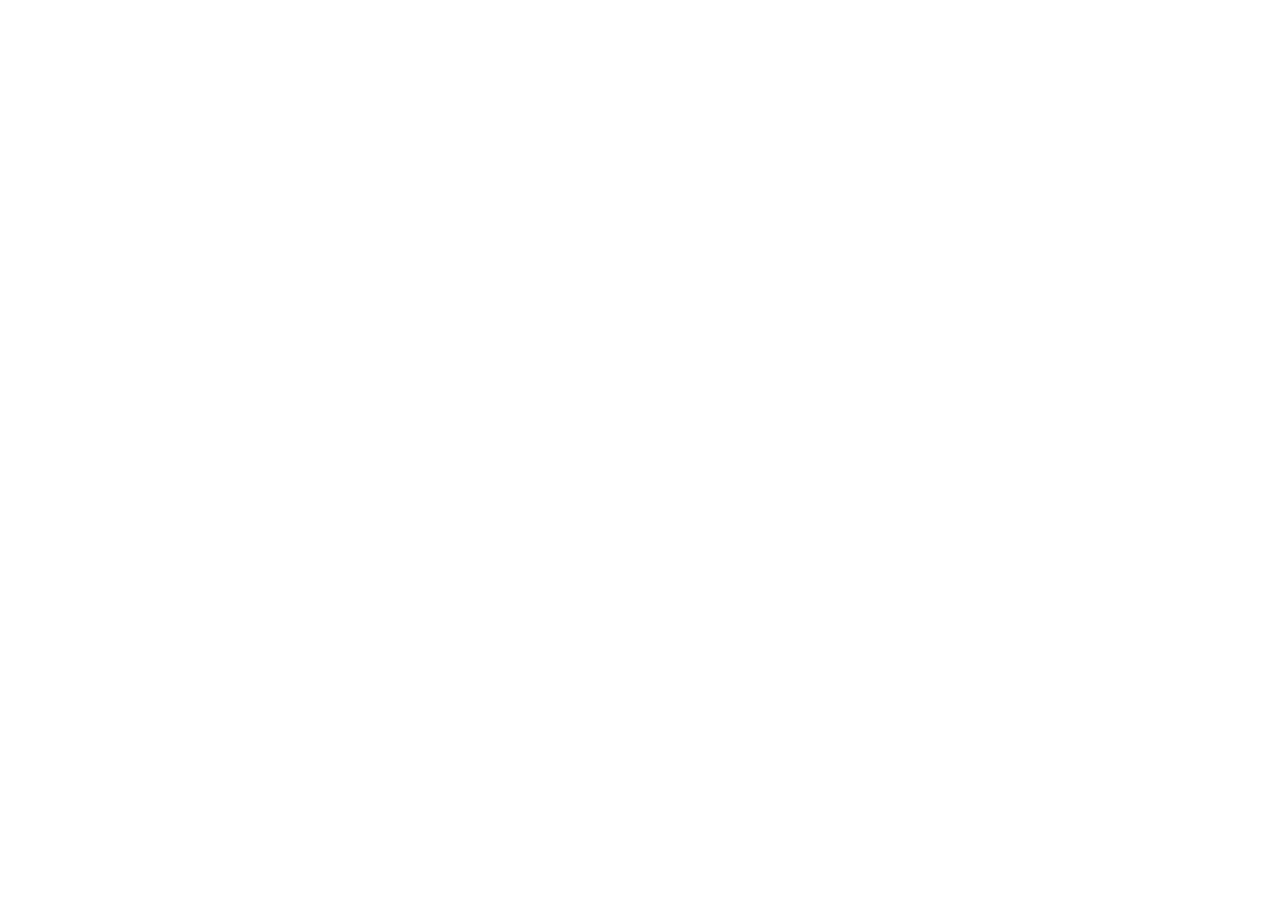
==== index.html @ 42499fe1 "first commit for WebAR!" ====
<!doctype html>
<html>
    <head>
        <script src="https://aframe.io/releases/1.0.4/aframe.min.js"></script>
        <script src="https://raw.githack.com/AR-js-org/AR.js/master/aframe/build/aframe-ar.js"></script>
        <script src="https://raw.githack.com/AR-js-org/studio-backend/master/src/modules/marker/tools/gesture-detector.js"></script>
        <script src="https://raw.githack.com/AR-js-org/studio-backend/master/src/modules/marker/tools/gesture-handler.js"></script>
        <script>
            AFRAME.registerComponent('videohandler', {
                init: function () {
                    var marker = this.el;
                    this.vid = document.querySelector("#vid");

                    marker.addEventListener('markerFound', function () {
                        this.toggle = true;
                        this.vid.play();
                    }.bind(this));

                    marker.addEventListener('markerLost', function () {
                        this.toggle = false;
                        this.vid.pause();
                    }.bind(this));
                },
            });
        </script>
    </head>

    <body style="margin: 0; overflow: hidden;">
        <a-scene
            vr-mode-ui="enabled: false"
            loading-screen="enabled: false;"
            arjs='sourceType: webcam; debugUIEnabled: false;'
            id="scene"
            embedded
            gesture-detector
        >
            <a-assets>
                <video
                    id="vid"
                    src="assets/asset.mp4"
                    preload="auto"
                    response-type="arraybuffer"
                    loop
                    crossorigin
                    webkit-playsinline
                    autoplay
                    muted
                    playsinline
                ></video>
            </a-assets>

            <a-marker
                type="pattern"
                preset="custom"
                url="assets/marker.patt"
                videohandler
                smooth="true"
                smoothCount="10"
                smoothTolerance="0.01"
                smoothThreshold="5"
                raycaster="objects: .clickable"
                emitevents="true"
                cursor="fuse: false; rayOrigin: mouse;"
                id="markerA"
            >
                <a-video
                    src="#vid"
                    scale="1 1 1"
                    position="0 0.1 0"
                    rotation="-90 0 0"
                    class="clickable"
                    gesture-handler
                ></a-video>
            </a-marker>

            <a-entity camera></a-entity>
        </a-scene>
    </body>
</html>
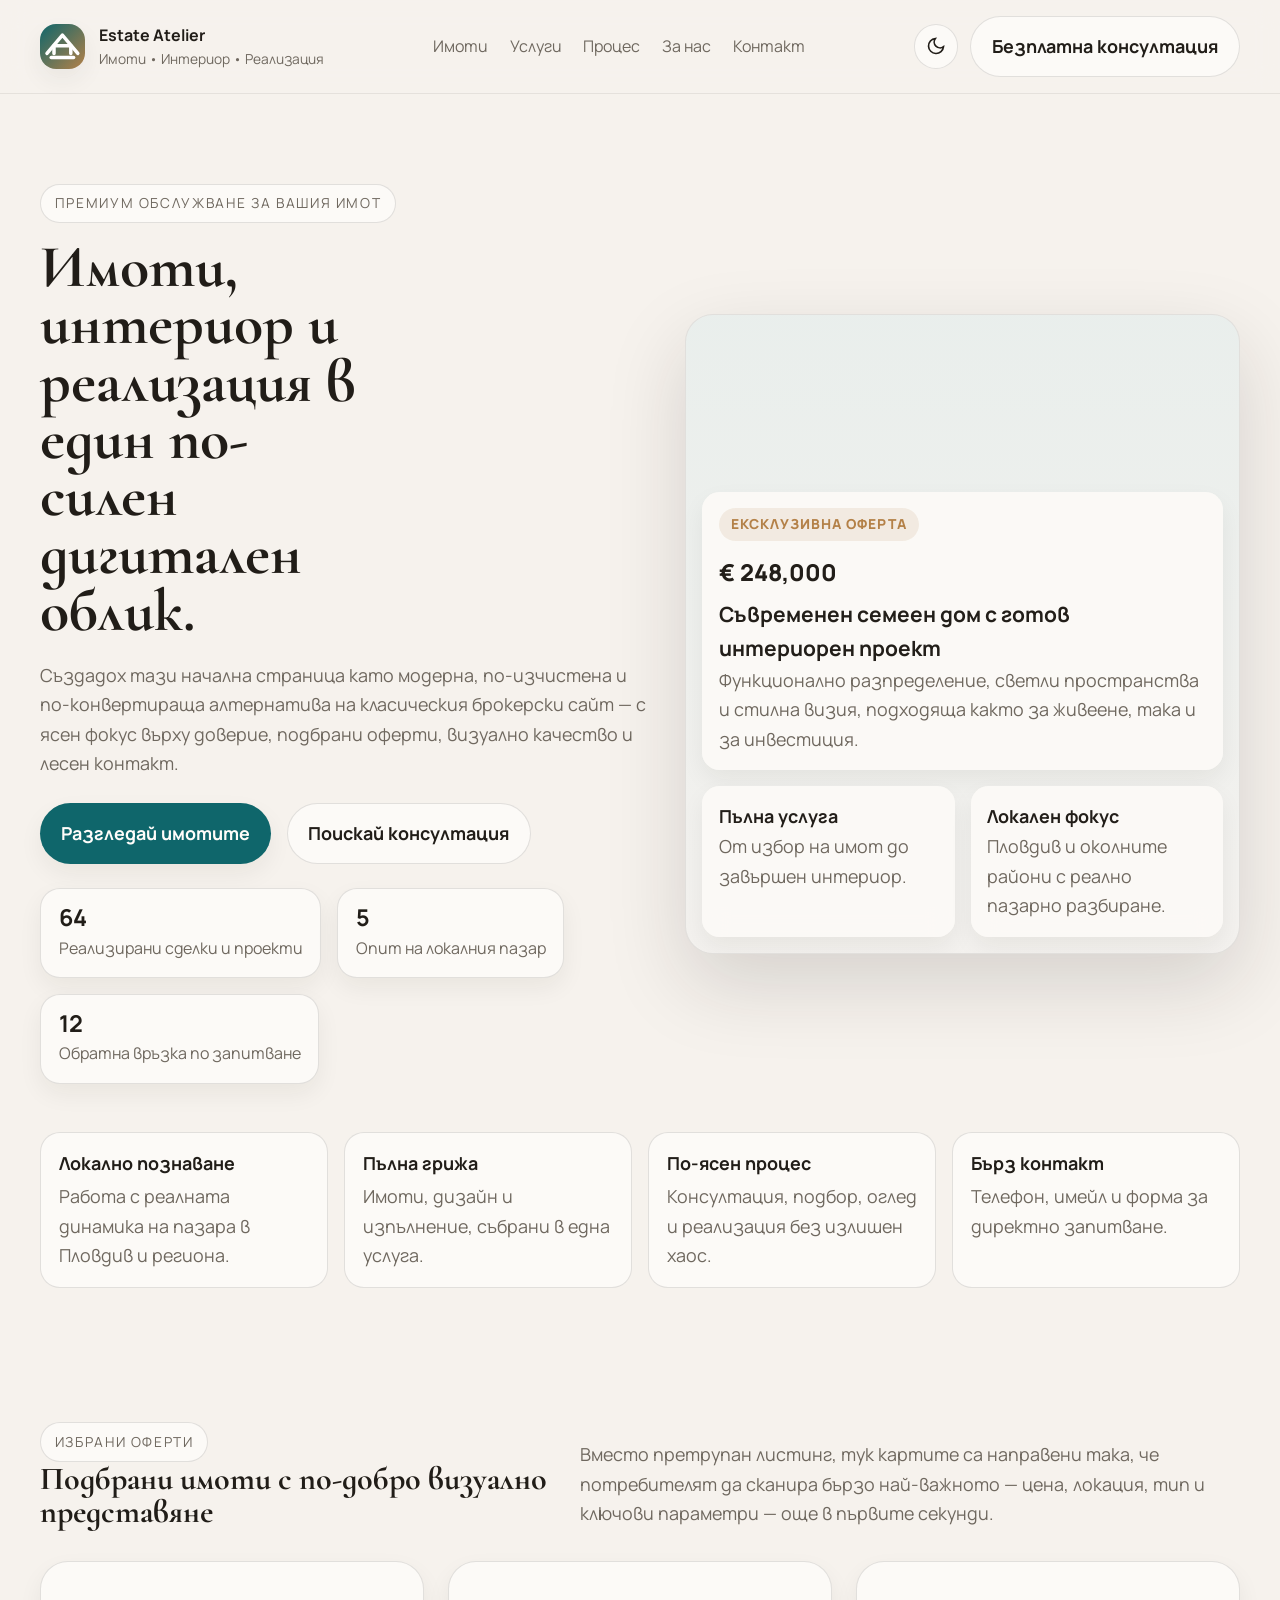
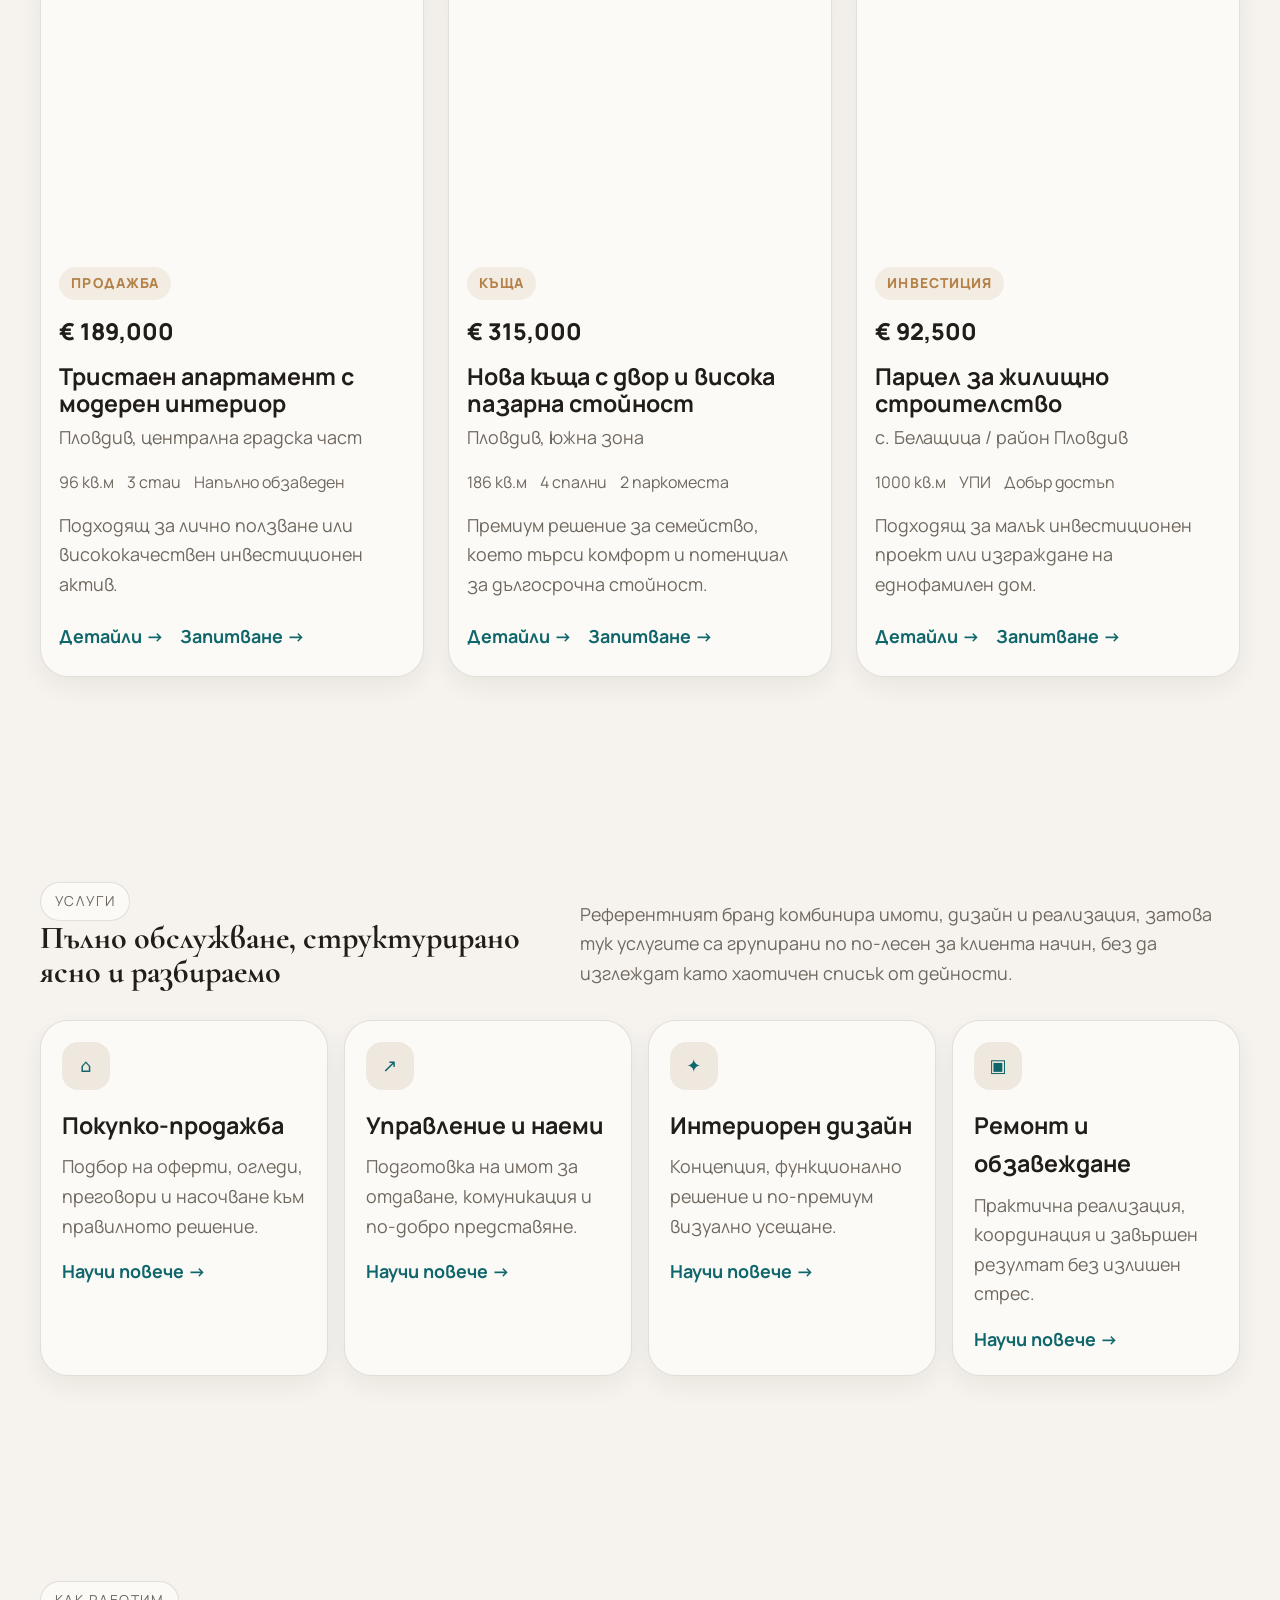
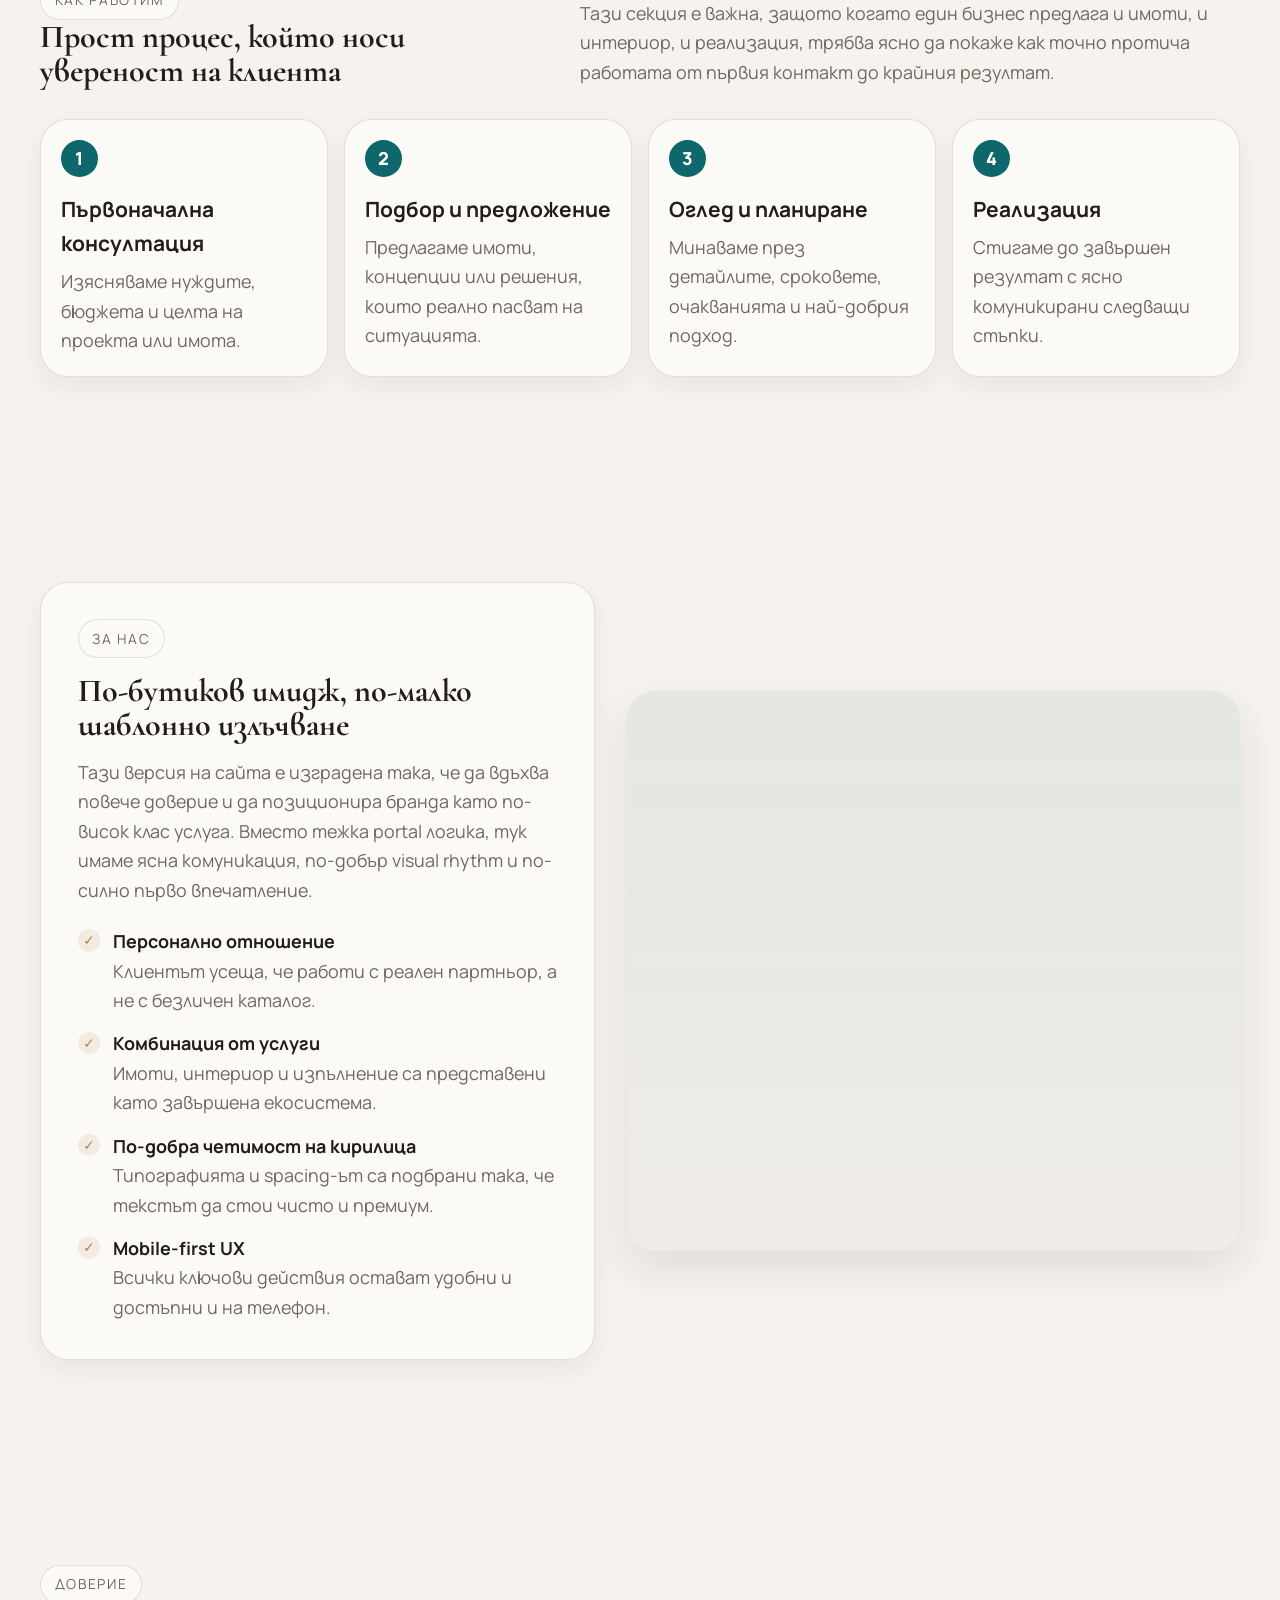
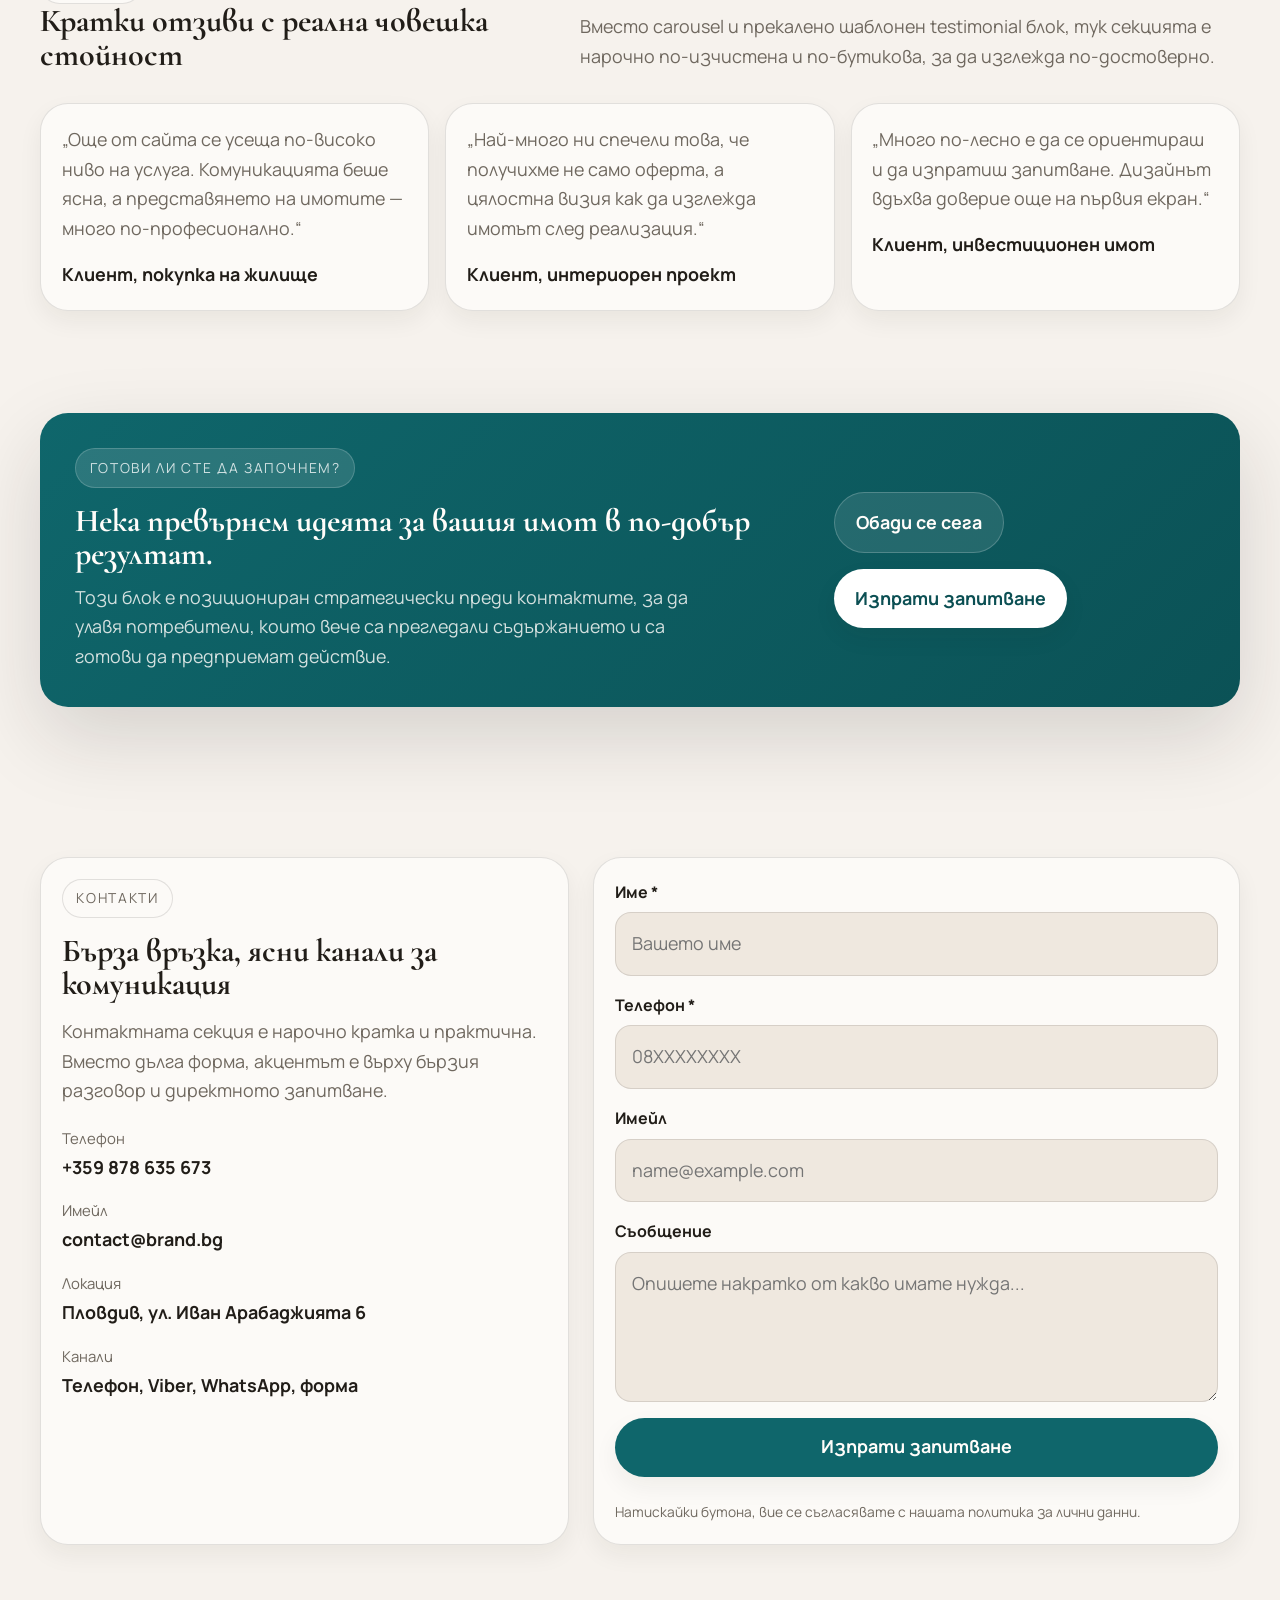
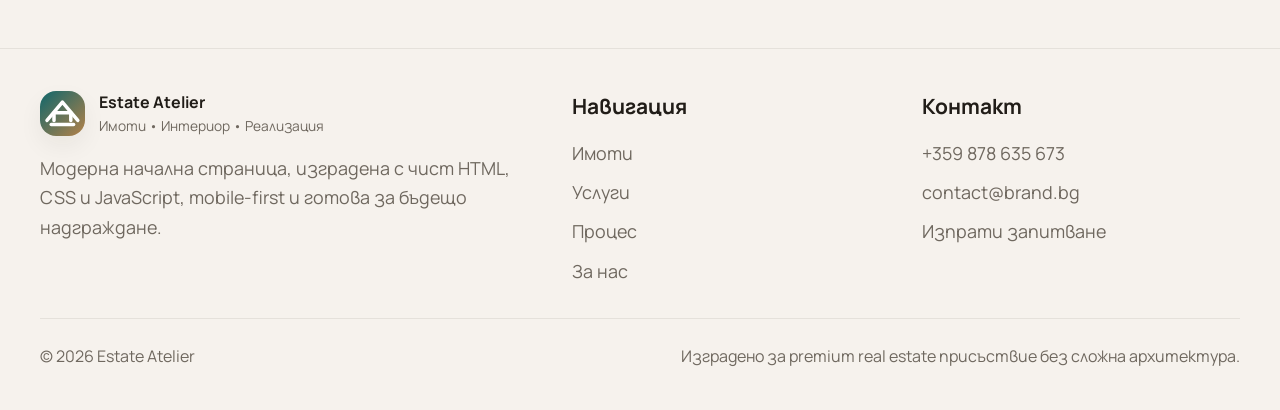
==== commit 8aac0578: "Add files via upload" ====
--- a/index.html
+++ b/index.html
@@ -1,79 +1,464 @@
-<!doctype html>
-<html>
-    <head>
-        <script src="https://aframe.io/releases/1.0.4/aframe.min.js"></script>
-        <script src="https://raw.githack.com/AR-js-org/AR.js/master/aframe/build/aframe-ar.js"></script>
-        <script src="https://raw.githack.com/AR-js-org/studio-backend/master/src/modules/marker/tools/gesture-detector.js"></script>
-        <script src="https://raw.githack.com/AR-js-org/studio-backend/master/src/modules/marker/tools/gesture-handler.js"></script>
-        <script>
-            AFRAME.registerComponent('videohandler', {
-                init: function () {
-                    var marker = this.el;
-                    this.vid = document.querySelector("#vid");
-
-                    marker.addEventListener('markerFound', function () {
-                        this.toggle = true;
-                        this.vid.play();
-                    }.bind(this));
-
-                    marker.addEventListener('markerLost', function () {
-                        this.toggle = false;
-                        this.vid.pause();
-                    }.bind(this));
-                },
-            });
-        </script>
-    </head>
-
-    <body style="margin: 0; overflow: hidden;">
-        <a-scene
-            vr-mode-ui="enabled: false"
-            loading-screen="enabled: false;"
-            arjs='sourceType: webcam; debugUIEnabled: false;'
-            id="scene"
-            embedded
-            gesture-detector
-        >
-            <a-assets>
-                <video
-                    id="vid"
-                    src="assets/asset.mp4"
-                    preload="auto"
-                    response-type="arraybuffer"
-                    loop
-                    crossorigin
-                    webkit-playsinline
-                    autoplay
-                    muted
-                    playsinline
-                ></video>
-            </a-assets>
-
-            <a-marker
-                type="pattern"
-                preset="custom"
-                url="assets/marker.patt"
-                videohandler
-                smooth="true"
-                smoothCount="10"
-                smoothTolerance="0.01"
-                smoothThreshold="5"
-                raycaster="objects: .clickable"
-                emitevents="true"
-                cursor="fuse: false; rayOrigin: mouse;"
-                id="markerA"
-            >
-                <a-video
-                    src="#vid"
-                    scale="1 1 1"
-                    position="0 0.1 0"
-                    rotation="-90 0 0"
-                    class="clickable"
-                    gesture-handler
-                ></a-video>
-            </a-marker>
-
-            <a-entity camera></a-entity>
-        </a-scene>
-    </body>
+<!DOCTYPE html>
+<html lang="bg">
+<head>
+  <meta charset="UTF-8" />
+  <meta name="viewport" content="width=device-width, initial-scale=1.0" />
+  <meta name="description" content="Премиум агенция за недвижими имоти, интериорен дизайн и реализация на проекти в Пловдив и региона." />
+  <meta name="keywords" content="недвижими имоти Пловдив, интериорен дизайн, покупка на имот, продажба на имот, имотни услуги" />
+  <meta name="author" content="Estate Atelier" />
+  <meta name="robots" content="index, follow" />
+  <link rel="canonical" href="https://estate-atelier.bg" />
+  
+  <!-- Open Graph / Facebook -->
+  <meta property="og:type" content="website" />
+  <meta property="og:url" content="https://estate-atelier.bg" />
+  <meta property="og:title" content="Estate Atelier — Имоти, дизайн и реализация" />
+  <meta property="og:description" content="Премиум агенция за недвижими имоти, интериорен дизайн и реализация на проекти в Пловдив и региона." />
+  <meta property="og:image" content="https://images.unsplash.com/photo-1600585154526-990dced4db0d?auto=format&fit=crop&w=1200&q=80" />
+  <meta property="og:locale" content="bg_BG" />
+  
+  <!-- Twitter -->
+  <meta property="twitter:card" content="summary_large_image" />
+  <meta property="twitter:url" content="https://estate-atelier.bg" />
+  <meta property="twitter:title" content="Estate Atelier — Имоти, дизайн и реализация" />
+  <meta property="twitter:description" content="Премиум агенция за недвижими имоти, интериорен дизайн и реализация на проекти в Пловдив и региона." />
+  <meta property="twitter:image" content="https://images.unsplash.com/photo-1600585154526-990dced4db0d?auto=format&fit=crop&w=1200&q=80" />
+  
+  <title>Estate Atelier — Имоти, дизайн и реализация</title>
+  <link rel="preconnect" href="https://fonts.googleapis.com" />
+  <link rel="preconnect" href="https://fonts.gstatic.com" crossorigin />
+  <link href="https://fonts.googleapis.com/css2?family=Manrope:wght@400;500;600;700;800&family=Cormorant+Garamond:wght@600;700&display=swap" rel="stylesheet" />
+  <link rel="stylesheet" href="styles.css" />
+  
+  <!-- Structured Data - LocalBusiness -->
+  <script type="application/ld+json">
+  {
+    "@context": "https://schema.org",
+    "@type": "RealEstateAgent",
+    "name": "Estate Atelier",
+    "description": "Премиум агенция за недвижими имоти, интериорен дизайн и реализация на проекти в Пловдив и региона",
+    "url": "https://estate-atelier.bg",
+    "telephone": "+359878635673",
+    "email": "contact@brand.bg",
+    "address": {
+      "@type": "PostalAddress",
+      "streetAddress": "ул. Иван Арабаджията 6",
+      "addressLocality": "Пловдив",
+      "addressCountry": "BG"
+    },
+    "areaServed": {
+      "@type": "City",
+      "name": "Пловдив"
+    },
+    "priceRange": "€€€"
+  }
+  </script>
+</head>
+<body>
+  <a class="skip-link" href="#main">Към съдържанието</a>
+
+  <header class="site-header">
+    <div class="container header-row">
+      <a class="brand" href="#home" aria-label="Estate Atelier">
+        <span class="brand-mark" aria-hidden="true">
+          <svg viewBox="0 0 64 64" fill="none" xmlns="http://www.w3.org/2000/svg">
+            <path d="M10 42L32 16L54 42" stroke="currentColor" stroke-width="5" stroke-linecap="round" stroke-linejoin="round"/>
+            <path d="M20 42V31h24v11" stroke="currentColor" stroke-width="5" stroke-linecap="round" stroke-linejoin="round"/>
+            <path d="M16 48h32" stroke="currentColor" stroke-width="5" stroke-linecap="round"/>
+          </svg>
+        </span>
+        <span class="brand-copy">
+          <strong>Estate Atelier</strong>
+          <span>Имоти • Интериор • Реализация</span>
+        </span>
+      </a>
+
+      <nav class="nav" aria-label="Основна навигация">
+        <a href="#properties" class="nav__link">Имоти</a>
+        <a href="#services" class="nav__link">Услуги</a>
+        <a href="#process" class="nav__link">Процес</a>
+        <a href="#about" class="nav__link">За нас</a>
+        <a href="#contact" class="nav__link">Контакт</a>
+      </nav>
+
+      <div class="header-actions">
+        <button class="icon-btn" data-theme-toggle aria-label="Смени тема" type="button">
+          <svg width="20" height="20" viewBox="0 0 24 24" fill="none" stroke="currentColor" stroke-width="2" aria-hidden="true"><path d="M21 12.79A9 9 0 1 1 11.21 3 7 7 0 0 0 21 12.79z"/></svg>
+        </button>
+        <a class="btn btn-secondary" href="#contact">Безплатна консултация</a>
+        <button class="icon-btn menu-toggle" data-menu-toggle aria-label="Отвори меню" aria-expanded="false" type="button">
+          <svg width="20" height="20" viewBox="0 0 24 24" fill="none" stroke="currentColor" stroke-width="2" aria-hidden="true"><path d="M3 6h18M3 12h18M3 18h18"/></svg>
+        </button>
+      </div>
+    </div>
+
+    <div class="container mobile-panel" data-mobile-panel role="navigation" aria-label="Мобилно меню" aria-hidden="true">
+      <a href="#properties" class="nav__link">Имоти</a>
+      <a href="#services" class="nav__link">Услуги</a>
+      <a href="#process" class="nav__link">Процес</a>
+      <a href="#about" class="nav__link">За нас</a>
+      <a href="#contact" class="nav__link">Контакт</a>
+      <a class="btn btn-primary" href="#contact">Изпрати запитване</a>
+    </div>
+  </header>
+
+  <main id="main">
+    <section class="hero" id="home">
+      <div class="container hero-grid">
+        <div class="reveal">
+          <span class="eyebrow">Премиум обслужване за вашия имот</span>
+          <h1>Имоти, интериор и реализация в един по-силен дигитален облик.</h1>
+          <p>Създадох тази начална страница като модерна, по-изчистена и по-конвертираща алтернатива на класическия брокерски сайт — с ясен фокус върху доверие, подбрани оферти, визуално качество и лесен контакт.</p>
+          <div class="hero-actions">
+            <a class="btn btn-primary" href="#properties">Разгледай имотите</a>
+            <a class="btn btn-secondary" href="#contact">Поискай консултация</a>
+          </div>
+          <div class="hero-metrics">
+            <div class="metric" data-count="120"><strong class="counter">0</strong><span>Реализирани сделки и проекти</span></div>
+            <div class="metric" data-count="10"><strong class="counter">0</strong><span>Опит на локалния пазар</span></div>
+            <div class="metric" data-count="24"><strong class="counter">0</strong><span>Обратна връзка по запитване</span></div>
+          </div>
+        </div>
+
+        <div class="hero-card reveal">
+          <div class="hero-image" role="img" aria-label="Модерна къща с големи прозорци и озеленен двор"></div>
+          <div class="hero-card-overlay">
+            <div class="floating-panel">
+              <span class="badge">Ексклузивна оферта</span>
+              <div class="price">€ 248,000</div>
+              <h3>Съвременен семеен дом с готов интериорен проект</h3>
+              <p>Функционално разпределение, светли пространства и стилна визия, подходяща както за живеене, така и за инвестиция.</p>
+            </div>
+            <div class="mini-grid">
+              <div class="mini-card"><strong>Пълна услуга</strong><p>От избор на имот до завършен интериор.</p></div>
+              <div class="mini-card"><strong>Локален фокус</strong><p>Пловдив и околните райони с реално пазарно разбиране.</p></div>
+            </div>
+          </div>
+        </div>
+      </div>
+    </section>
+
+    <section class="trust-bar">
+      <div class="container trust-grid">
+        <article class="trust-item reveal"><strong>Локално познаване</strong>Работа с реалната динамика на пазара в Пловдив и региона.</article>
+        <article class="trust-item reveal"><strong>Пълна грижа</strong>Имоти, дизайн и изпълнение, събрани в една услуга.</article>
+        <article class="trust-item reveal"><strong>По-ясен процес</strong>Консултация, подбор, оглед и реализация без излишен хаос.</article>
+        <article class="trust-item reveal"><strong>Бърз контакт</strong>Телефон, имейл и форма за директно запитване.</article>
+      </div>
+    </section>
+
+    <section class="section" id="properties">
+      <div class="container">
+        <div class="section-head reveal">
+          <div>
+            <span class="eyebrow">Избрани оферти</span>
+            <h2>Подбрани имоти с по-добро визуално представяне</h2>
+          </div>
+          <p>Вместо претрупан листинг, тук картите са направени така, че потребителят да сканира бързо най-важното — цена, локация, тип и ключови параметри — още в първите секунди.</p>
+        </div>
+
+        <div class="properties-grid">
+          <article class="property-card reveal" data-property-id="1">
+            <div class="property-gallery" data-gallery="1">
+              <div class="gallery-main" style="background-image:url('https://images.unsplash.com/photo-1502672023488-70e25813eb80?auto=format&fit=crop&w=1200&q=80');"></div>
+              <div class="gallery-thumbnails">
+                <button class="thumbnail active" data-index="0" style="background-image:url('https://images.unsplash.com/photo-1502672023488-70e25813eb80?auto=format&fit=crop&w=200&q=80');" aria-label="Снимка 1"></button>
+                <button class="thumbnail" data-index="1" style="background-image:url('https://images.unsplash.com/photo-1560448204-e02f11c3d0e2?auto=format&fit=crop&w=200&q=80');" aria-label="Снимка 2"></button>
+                <button class="thumbnail" data-index="2" style="background-image:url('https://images.unsplash.com/photo-1522708323590-d24dbb6b0267?auto=format&fit=crop&w=200&q=80');" aria-label="Снимка 3"></button>
+                <button class="thumbnail" data-index="3" style="background-image:url('https://images.unsplash.com/photo-1484154218962-a197022b5858?auto=format&fit=crop&w=200&q=80');" aria-label="Снимка 4"></button>
+                <button class="thumbnail" data-index="4" style="background-image:url('https://images.unsplash.com/photo-1560185007-cde436f6a4d0?auto=format&fit=crop&w=200&q=80');" aria-label="Снимка 5"></button>
+              </div>
+            </div>
+            <div class="property-body">
+              <span class="badge">Продажба</span>
+              <div class="price">€ 189,000</div>
+              <h3>Тристаен апартамент с модерен интериор</h3>
+              <p class="property-location">Пловдив, централна градска част</p>
+              <div class="property-meta"><span>96 кв.м</span><span>3 стаи</span><span>Напълно обзаведен</span></div>
+              <p class="property-description">Подходящ за лично ползване или висококачествен инвестиционен актив.</p>
+              <div class="property-actions">
+                <button class="btn-ghost property-details-btn" data-property="1">Детайли →</button>
+                <a class="btn-ghost" href="#contact">Запитване →</a>
+              </div>
+            </div>
+          </article>
+
+          <article class="property-card reveal" data-property-id="2">
+            <div class="property-gallery" data-gallery="2">
+              <div class="gallery-main" style="background-image:url('https://images.unsplash.com/photo-1494526585095-c41746248156?auto=format&fit=crop&w=1200&q=80');"></div>
+              <div class="gallery-thumbnails">
+                <button class="thumbnail active" data-index="0" style="background-image:url('https://images.unsplash.com/photo-1494526585095-c41746248156?auto=format&fit=crop&w=200&q=80');" aria-label="Снимка 1"></button>
+                <button class="thumbnail" data-index="1" style="background-image:url('https://images.unsplash.com/photo-1600596542815-ffad4c1539a9?auto=format&fit=crop&w=200&q=80');" aria-label="Снимка 2"></button>
+                <button class="thumbnail" data-index="2" style="background-image:url('https://images.unsplash.com/photo-1600585154340-be6161a56a0c?auto=format&fit=crop&w=200&q=80');" aria-label="Снимка 3"></button>
+                <button class="thumbnail" data-index="3" style="background-image:url('https://images.unsplash.com/photo-1600607687939-ce8a6c25118c?auto=format&fit=crop&w=200&q=80');" aria-label="Снимка 4"></button>
+                <button class="thumbnail" data-index="4" style="background-image:url('https://images.unsplash.com/photo-1600566753190-17f0baa2a6c3?auto=format&fit=crop&w=200&q=80');" aria-label="Снимка 5"></button>
+              </div>
+            </div>
+            <div class="property-body">
+              <span class="badge">Къща</span>
+              <div class="price">€ 315,000</div>
+              <h3>Нова къща с двор и висока пазарна стойност</h3>
+              <p class="property-location">Пловдив, южна зона</p>
+              <div class="property-meta"><span>186 кв.м</span><span>4 спални</span><span>2 паркоместа</span></div>
+              <p class="property-description">Премиум решение за семейство, което търси комфорт и потенциал за дългосрочна стойност.</p>
+              <div class="property-actions">
+                <button class="btn-ghost property-details-btn" data-property="2">Детайли →</button>
+                <a class="btn-ghost" href="#contact">Запитване →</a>
+              </div>
+            </div>
+          </article>
+
+          <article class="property-card reveal" data-property-id="3">
+            <div class="property-gallery" data-gallery="3">
+              <div class="gallery-main" style="background-image:url('https://images.unsplash.com/photo-1448630360428-65456885c650?auto=format&fit=crop&w=1200&q=80');"></div>
+              <div class="gallery-thumbnails">
+                <button class="thumbnail active" data-index="0" style="background-image:url('https://images.unsplash.com/photo-1448630360428-65456885c650?auto=format&fit=crop&w=200&q=80');" aria-label="Снимка 1"></button>
+                <button class="thumbnail" data-index="1" style="background-image:url('https://images.unsplash.com/photo-1500382017468-9049fed747ef?auto=format&fit=crop&w=200&q=80');" aria-label="Снимка 2"></button>
+                <button class="thumbnail" data-index="2" style="background-image:url('https://images.unsplash.com/photo-1460317442991-0ec209397118?auto=format&fit=crop&w=200&q=80');" aria-label="Снимка 3"></button>
+                <button class="thumbnail" data-index="3" style="background-image:url('https://images.unsplash.com/photo-1506905925346-21bda4d32df4?auto=format&fit=crop&w=200&q=80');" aria-label="Снимка 4"></button>
+                <button class="thumbnail" data-index="4" style="background-image:url('https://images.unsplash.com/photo-1504608524841-42fe6f032b4b?auto=format&fit=crop&w=200&q=80');" aria-label="Снимка 5"></button>
+              </div>
+            </div>
+            <div class="property-body">
+              <span class="badge">Инвестиция</span>
+              <div class="price">€ 92,500</div>
+              <h3>Парцел за жилищно строителство</h3>
+              <p class="property-location">с. Белащица / район Пловдив</p>
+              <div class="property-meta"><span>1000 кв.м</span><span>УПИ</span><span>Добър достъп</span></div>
+              <p class="property-description">Подходящ за малък инвестиционен проект или изграждане на еднофамилен дом.</p>
+              <div class="property-actions">
+                <button class="btn-ghost property-details-btn" data-property="3">Детайли →</button>
+                <a class="btn-ghost" href="#contact">Запитване →</a>
+              </div>
+            </div>
+          </article>
+        </div>
+      </div>
+    </section>
+
+    <!-- Property Modal -->
+    <div class="property-modal" id="propertyModal" aria-hidden="true" role="dialog">
+      <div class="property-modal__overlay" data-modal-close></div>
+      <div class="property-modal__content">
+        <button class="property-modal__close" data-modal-close aria-label="Затвори">
+          <svg width="20" height="20" viewBox="0 0 24 24" fill="none" stroke="currentColor" stroke-width="2"><path d="M18 6L6 18M6 6l12 12"/></svg>
+        </button>
+        <div class="property-modal__gallery" id="modalGallery"></div>
+        <div class="property-modal__body">
+          <div class="property-modal__header">
+            <div>
+              <span class="badge" id="modalBadge">Продажба</span>
+              <h2 id="modalTitle">Заглавие на имота</h2>
+              <p class="property-location" id="modalLocation">Локация</p>
+            </div>
+            <div class="property-modal__price" id="modalPrice">€ 0</div>
+          </div>
+          <div class="property-modal__details" id="modalDetails">
+            <!-- Details will be populated by JS -->
+          </div>
+          <p class="property-modal__description" id="modalDescription">
+            Описание на имота...
+          </p>
+          <div class="property-modal__features" id="modalFeatures">
+            <!-- Features will be populated by JS -->
+          </div>
+          <div class="property-modal__actions">
+            <a class="btn btn-primary" href="#contact">Изпрати запитване</a>
+            <a class="btn btn-secondary" href="tel:+359878635673">Обади се</a>
+          </div>
+        </div>
+      </div>
+    </div>
+
+    <section class="section" id="services">
+      <div class="container">
+        <div class="section-head reveal">
+          <div>
+            <span class="eyebrow">Услуги</span>
+            <h2>Пълно обслужване, структурирано ясно и разбираемо</h2>
+          </div>
+          <p>Референтният бранд комбинира имоти, дизайн и реализация, затова тук услугите са групирани по по-лесен за клиента начин, без да изглеждат като хаотичен списък от дейности.</p>
+        </div>
+
+        <div class="services-grid">
+          <article class="service-card reveal">
+            <div class="service-icon">⌂</div>
+            <h3>Покупко-продажба</h3>
+            <p>Подбор на оферти, огледи, преговори и насочване към правилното решение.</p>
+            <a class="btn-ghost" href="#contact">Научи повече →</a>
+          </article>
+          <article class="service-card reveal">
+            <div class="service-icon">↗</div>
+            <h3>Управление и наеми</h3>
+            <p>Подготовка на имот за отдаване, комуникация и по-добро представяне.</p>
+            <a class="btn-ghost" href="#contact">Научи повече →</a>
+          </article>
+          <article class="service-card reveal">
+            <div class="service-icon">✦</div>
+            <h3>Интериорен дизайн</h3>
+            <p>Концепция, функционално решение и по-премиум визуално усещане.</p>
+            <a class="btn-ghost" href="#contact">Научи повече →</a>
+          </article>
+          <article class="service-card reveal">
+            <div class="service-icon">▣</div>
+            <h3>Ремонт и обзавеждане</h3>
+            <p>Практична реализация, координация и завършен резултат без излишен стрес.</p>
+            <a class="btn-ghost" href="#contact">Научи повече →</a>
+          </article>
+        </div>
+      </div>
+    </section>
+
+    <section class="section" id="process">
+      <div class="container">
+        <div class="section-head reveal">
+          <div>
+            <span class="eyebrow">Как работим</span>
+            <h2>Прост процес, който носи увереност на клиента</h2>
+          </div>
+          <p>Тази секция е важна, защото когато един бизнес предлага и имоти, и интериор, и реализация, трябва ясно да покаже как точно протича работата от първия контакт до крайния резултат.</p>
+        </div>
+
+        <div class="process-grid">
+          <article class="process-step reveal"><span class="step-number">1</span><h3>Първоначална консултация</h3><p>Изясняваме нуждите, бюджета и целта на проекта или имота.</p></article>
+          <article class="process-step reveal"><span class="step-number">2</span><h3>Подбор и предложение</h3><p>Предлагаме имоти, концепции или решения, които реално пасват на ситуацията.</p></article>
+          <article class="process-step reveal"><span class="step-number">3</span><h3>Оглед и планиране</h3><p>Минаваме през детайлите, сроковете, очакванията и най-добрия подход.</p></article>
+          <article class="process-step reveal"><span class="step-number">4</span><h3>Реализация</h3><p>Стигаме до завършен резултат с ясно комуникирани следващи стъпки.</p></article>
+        </div>
+      </div>
+    </section>
+
+    <section class="section" id="about">
+      <div class="container about-grid">
+        <div class="about-panel reveal">
+          <span class="eyebrow">За нас</span>
+          <h2>По-бутиков имидж, по-малко шаблонно излъчване</h2>
+          <p>Тази версия на сайта е изградена така, че да вдъхва повече доверие и да позиционира бранда като по-висок клас услуга. Вместо тежка portal логика, тук имаме ясна комуникация, по-добър visual rhythm и по-силно първо впечатление.</p>
+          <ul class="feature-list">
+            <li><span>✓</span><div><strong>Персонално отношение</strong><p>Клиентът усеща, че работи с реален партньор, а не с безличен каталог.</p></div></li>
+            <li><span>✓</span><div><strong>Комбинация от услуги</strong><p>Имоти, интериор и изпълнение са представени като завършена екосистема.</p></div></li>
+            <li><span>✓</span><div><strong>По-добра четимост на кирилица</strong><p>Типографията и spacing-ът са подбрани така, че текстът да стои чисто и премиум.</p></div></li>
+            <li><span>✓</span><div><strong>Mobile-first UX</strong><p>Всички ключови действия остават удобни и достъпни и на телефон.</p></div></li>
+          </ul>
+        </div>
+        <div class="about-visual reveal" role="img" aria-label="Светъл интериор на модерно дневно пространство"></div>
+      </div>
+    </section>
+
+    <section class="section">
+      <div class="container">
+        <div class="section-head reveal">
+          <div>
+            <span class="eyebrow">Доверие</span>
+            <h2>Кратки отзиви с реална човешка стойност</h2>
+          </div>
+          <p>Вместо carousel и прекалено шаблонен testimonial блок, тук секцията е нарочно по-изчистена и по-бутикова, за да изглежда по-достоверно.</p>
+        </div>
+
+        <div class="testimonials-grid">
+          <article class="testimonial-card reveal"><p>„Още от сайта се усеща по-високо ниво на услуга. Комуникацията беше ясна, а представянето на имотите — много по-професионално.“</p><strong>Клиент, покупка на жилище</strong></article>
+          <article class="testimonial-card reveal"><p>„Най-много ни спечели това, че получихме не само оферта, а цялостна визия как да изглежда имотът след реализация.“</p><strong>Клиент, интериорен проект</strong></article>
+          <article class="testimonial-card reveal"><p>„Много по-лесно е да се ориентираш и да изпратиш запитване. Дизайнът вдъхва доверие още на първия екран.“</p><strong>Клиент, инвестиционен имот</strong></article>
+        </div>
+      </div>
+    </section>
+
+    <section class="cta-band">
+      <div class="container">
+        <div class="cta-panel reveal">
+          <div>
+            <span class="eyebrow" style="background:rgba(255,255,255,.12);border-color:rgba(255,255,255,.18);color:rgba(255,255,255,.78);">Готови ли сте да започнем?</span>
+            <h2 style="font-family:var(--font-display);font-size:var(--text-xl);line-height:1.05;margin:1rem 0 .75rem;">Нека превърнем идеята за вашия имот в по-добър резултат.</h2>
+            <p>Този блок е позициониран стратегически преди контактите, за да улавя потребители, които вече са прегледали съдържанието и са готови да предприемат действие.</p>
+          </div>
+          <div class="cta-actions">
+            <a class="btn btn-secondary" href="tel:+359878635673">Обади се сега</a>
+            <a class="btn btn-primary" href="#contact" style="background:#fff;color:#0b4f53;">Изпрати запитване</a>
+          </div>
+        </div>
+      </div>
+    </section>
+
+    <section class="section" id="contact">
+      <div class="container contact-grid">
+        <article class="contact-card reveal">
+          <span class="eyebrow">Контакти</span>
+          <h2 style="font-family:var(--font-display);font-size:var(--text-xl);line-height:1.05;margin:1rem 0;">Бърза връзка, ясни канали за комуникация</h2>
+          <p style="color:var(--color-text-muted);">Контактната секция е нарочно кратка и практична. Вместо дълга форма, акцентът е върху бързия разговор и директното запитване.</p>
+          <div class="contact-list">
+            <div class="contact-item"><small>Телефон</small><strong>+359 878 635 673</strong></div>
+            <div class="contact-item"><small>Имейл</small><strong>contact@brand.bg</strong></div>
+            <div class="contact-item"><small>Локация</small><strong>Пловдив, ул. Иван Арабаджията 6</strong></div>
+            <div class="contact-item"><small>Канали</small><strong>Телефон, Viber, WhatsApp, форма</strong></div>
+          </div>
+        </article>
+
+        <form class="contact-card contact-form reveal" id="contactForm">
+          <div class="field">
+            <label for="name">Име <span aria-hidden="true">*</span></label>
+            <input id="name" name="name" type="text" placeholder="Вашето име" required aria-required="true" />
+          </div>
+          <div class="field">
+            <label for="phone">Телефон <span aria-hidden="true">*</span></label>
+            <input id="phone" name="phone" type="tel" placeholder="08XXXXXXXX" required aria-required="true" />
+          </div>
+          <div class="field">
+            <label for="email">Имейл</label>
+            <input id="email" name="email" type="email" placeholder="name@example.com" />
+          </div>
+          <div class="field">
+            <label for="message">Съобщение</label>
+            <textarea id="message" name="message" placeholder="Опишете накратко от какво имате нужда..."></textarea>
+          </div>
+          <button class="btn btn-primary" type="submit">Изпрати запитване</button>
+          <small style="color:var(--color-text-muted);margin-top:0.5rem;font-size:var(--text-xs);">Натискайки бутона, вие се съгласявате с нашата политика за лични данни.</small>
+        </form>
+      </div>
+    </section>
+  </main>
+
+  <footer class="site-footer">
+    <div class="container footer-grid">
+      <div class="footer-col">
+        <div class="brand" style="margin-bottom:1rem;">
+          <span class="brand-mark" aria-hidden="true">
+            <svg viewBox="0 0 64 64" fill="none" xmlns="http://www.w3.org/2000/svg">
+              <path d="M10 42L32 16L54 42" stroke="currentColor" stroke-width="5" stroke-linecap="round" stroke-linejoin="round"/>
+              <path d="M20 42V31h24v11" stroke="currentColor" stroke-width="5" stroke-linecap="round" stroke-linejoin="round"/>
+              <path d="M16 48h32" stroke="currentColor" stroke-width="5" stroke-linecap="round"/>
+            </svg>
+          </span>
+          <span class="brand-copy">
+            <strong>Estate Atelier</strong>
+            <span>Имоти • Интериор • Реализация</span>
+          </span>
+        </div>
+        <p>Модерна начална страница, изградена с чист HTML, CSS и JavaScript, mobile-first и готова за бъдещо надграждане.</p>
+      </div>
+      <div class="footer-col">
+        <h3 style="margin-bottom:1rem;">Навигация</h3>
+        <div class="footer-links">
+          <a href="#properties">Имоти</a>
+          <a href="#services">Услуги</a>
+          <a href="#process">Процес</a>
+          <a href="#about">За нас</a>
+        </div>
+      </div>
+      <div class="footer-col">
+        <h3 style="margin-bottom:1rem;">Контакт</h3>
+        <div class="footer-links">
+          <a href="tel:+359878635673">+359 878 635 673</a>
+          <a href="mailto:contact@brand.bg">contact@brand.bg</a>
+          <a href="#contact">Изпрати запитване</a>
+        </div>
+      </div>
+    </div>
+    <div class="container footer-bottom">
+      <span>© 2026 Estate Atelier</span>
+      <span>Изградено за premium real estate присъствие без сложна архитектура.</span>
+    </div>
+  </footer>
+
+  <script src="script.js" defer></script>
+</body>
 </html>
--- a/styles.css
+++ b/styles.css
@@ -0,0 +1,1312 @@
+/* ============================================
+   CSS CUSTOM PROPERTIES (THEME VARIABLES)
+   ============================================ */
+:root,
+[data-theme="light"] {
+  /* Typography Scale */
+  --text-xs: clamp(0.75rem, 0.7rem + 0.2vw, 0.875rem);
+  --text-sm: clamp(0.875rem, 0.84rem + 0.2vw, 1rem);
+  --text-base: clamp(1rem, 0.96rem + 0.2vw, 1.125rem);
+  --text-lg: clamp(1.125rem, 1rem + 0.6vw, 1.45rem);
+  --text-xl: clamp(1.5rem, 1.2rem + 1vw, 2.2rem);
+  --text-2xl: clamp(2.25rem, 1.5rem + 2.8vw, 4.5rem);
+
+  /* Spacing Scale */
+  --space-1: 0.25rem;
+  --space-2: 0.5rem;
+  --space-3: 0.75rem;
+  --space-4: 1rem;
+  --space-5: 1.25rem;
+  --space-6: 1.5rem;
+  --space-8: 2rem;
+  --space-10: 2.5rem;
+  --space-12: 3rem;
+  --space-16: 4rem;
+  --space-20: 5rem;
+  --space-24: 6rem;
+
+  /* Colors - Light Theme */
+  --color-bg: #f6f2ed;
+  --color-surface: #fcfaf7;
+  --color-surface-2: #efe8df;
+  --color-surface-3: #e7ddd2;
+  --color-text: #211d18;
+  --color-text-muted: #6f685f;
+  --color-border: rgba(33, 29, 24, 0.12);
+  --color-divider: rgba(33, 29, 24, 0.08);
+  --color-primary: #0f666b;
+  --color-primary-hover: #0b4f53;
+  --color-accent: #b48148;
+  --color-accent-soft: rgba(180, 129, 72, 0.12);
+  --color-success: #3e7c4d;
+  --color-text-inverse: #fffdfa;
+
+  /* Border Radius */
+  --radius-sm: 0.5rem;
+  --radius-md: 0.85rem;
+  --radius-lg: 1.25rem;
+  --radius-xl: 1.75rem;
+  --radius-full: 999px;
+
+  /* Shadows */
+  --shadow-sm: 0 10px 25px rgba(33, 29, 24, 0.06);
+  --shadow-md: 0 18px 45px rgba(33, 29, 24, 0.10);
+  --shadow-lg: 0 30px 80px rgba(33, 29, 24, 0.15);
+
+  /* Typography */
+  --font-body: "Manrope", system-ui, sans-serif;
+  --font-display: "Cormorant Garamond", Georgia, serif;
+
+  /* Layout */
+  --container: 1200px;
+
+  /* Transitions */
+  --transition: 180ms cubic-bezier(0.16, 1, 0.3, 1);
+}
+
+[data-theme="dark"] {
+  /* Colors - Dark Theme */
+  --color-bg: #181613;
+  --color-surface: #211e1a;
+  --color-surface-2: #2a2622;
+  --color-surface-3: #332e28;
+  --color-text: #efe7dd;
+  --color-text-muted: #baafa2;
+  --color-border: rgba(255, 255, 255, 0.12);
+  --color-divider: rgba(255, 255, 255, 0.08);
+  --color-primary: #5ea9ad;
+  --color-primary-hover: #7ebdc0;
+  --color-accent: #d2a064;
+  --color-accent-soft: rgba(210, 160, 100, 0.12);
+  --color-text-inverse: #161310;
+
+  /* Shadows - Dark Theme */
+  --shadow-sm: 0 10px 25px rgba(0, 0, 0, 0.18);
+  --shadow-md: 0 18px 45px rgba(0, 0, 0, 0.28);
+  --shadow-lg: 0 30px 80px rgba(0, 0, 0, 0.42);
+}
+
+/* ============================================
+   CSS RESET & BASE STYLES
+   ============================================ */
+*,
+*::before,
+*::after {
+  box-sizing: border-box;
+}
+
+html {
+  scroll-behavior: smooth;
+  -webkit-text-size-adjust: 100%;
+}
+
+body,
+h1,
+h2,
+h3,
+h4,
+p,
+ul,
+figure,
+blockquote {
+  margin: 0;
+}
+
+body {
+  font-family: var(--font-body);
+  font-size: var(--text-base);
+  line-height: 1.65;
+  background: var(--color-bg);
+  color: var(--color-text);
+}
+
+img,
+svg {
+  display: block;
+  max-width: 100%;
+  height: auto;
+}
+
+a {
+  text-decoration: none;
+  color: inherit;
+}
+
+button,
+input,
+textarea {
+  font: inherit;
+  color: inherit;
+}
+
+button {
+  cursor: pointer;
+  border: none;
+  background: none;
+}
+
+ul {
+  padding: 0;
+  list-style: none;
+}
+
+:focus-visible {
+  outline: 2px solid var(--color-primary);
+  outline-offset: 3px;
+  border-radius: var(--radius-sm);
+}
+
+::selection {
+  background: rgba(15, 102, 107, 0.18);
+}
+
+/* ============================================
+   UTILITY CLASSES
+   ============================================ */
+.skip-link {
+  position: absolute;
+  left: -9999px;
+  top: auto;
+}
+
+.skip-link:focus {
+  left: 1rem;
+  top: 1rem;
+  z-index: 1000;
+  background: var(--color-primary);
+  color: var(--color-text-inverse);
+  padding: 0.75rem 1rem;
+  border-radius: var(--radius-md);
+}
+
+.container {
+  width: min(calc(100% - 2rem), var(--container));
+  margin-inline: auto;
+}
+
+.section {
+  padding: clamp(4rem, 8vw, 7rem) 0;
+}
+
+.reveal {
+  opacity: 0;
+  transform: translateY(24px);
+  transition: opacity 0.7s ease, transform 0.7s ease;
+}
+
+.reveal.is-visible {
+  opacity: 1;
+  transform: none;
+}
+
+/* ============================================
+   COMPONENT: BUTTONS
+   ============================================ */
+.btn {
+  display: inline-flex;
+  align-items: center;
+  justify-content: center;
+  min-height: 48px;
+  padding: 0.92rem 1.3rem;
+  border-radius: var(--radius-full);
+  font-weight: 700;
+  transition: transform var(--transition), background var(--transition),
+    border-color var(--transition), color var(--transition),
+    box-shadow var(--transition);
+}
+
+.btn:hover {
+  transform: translateY(-1px);
+}
+
+.btn-primary {
+  background: var(--color-primary);
+  color: var(--color-text-inverse);
+  box-shadow: var(--shadow-sm);
+}
+
+.btn-primary:hover {
+  background: var(--color-primary-hover);
+}
+
+.btn-secondary {
+  border: 1px solid var(--color-border);
+  background: var(--color-surface);
+}
+
+.btn-ghost {
+  padding: 0.4rem 0;
+  color: var(--color-primary);
+  font-weight: 700;
+}
+
+/* ============================================
+   COMPONENT: HEADER
+   ============================================ */
+.site-header {
+  position: sticky;
+  top: 0;
+  z-index: 100;
+  background: color-mix(in srgb, var(--color-bg) 84%, transparent);
+  backdrop-filter: blur(14px);
+  border-bottom: 1px solid var(--color-divider);
+}
+
+.header-row {
+  display: flex;
+  align-items: center;
+  justify-content: space-between;
+  gap: var(--space-4);
+  padding: 1rem 0;
+}
+
+.brand {
+  display: flex;
+  align-items: center;
+  gap: 0.9rem;
+  min-width: 0;
+}
+
+.brand-mark {
+  width: 2.8rem;
+  height: 2.8rem;
+  display: grid;
+  place-items: center;
+  border-radius: 1rem;
+  background: linear-gradient(135deg, var(--color-primary), var(--color-accent));
+  color: white;
+  box-shadow: var(--shadow-sm);
+  flex-shrink: 0;
+}
+
+.brand-copy strong {
+  display: block;
+  font-size: var(--text-sm);
+}
+
+.brand-copy span {
+  display: block;
+  font-size: var(--text-xs);
+  color: var(--color-text-muted);
+}
+
+.nav {
+  display: flex;
+  align-items: center;
+  gap: 1.35rem;
+}
+
+.nav__link {
+  font-size: var(--text-sm);
+  color: var(--color-text-muted);
+}
+
+.nav__link:hover {
+  color: var(--color-text);
+}
+
+.header-actions {
+  display: flex;
+  align-items: center;
+  gap: 0.75rem;
+}
+
+.icon-btn {
+  width: 2.8rem;
+  height: 2.8rem;
+  display: grid;
+  place-items: center;
+  border-radius: 50%;
+  background: var(--color-surface);
+  border: 1px solid var(--color-border);
+}
+
+.menu-toggle {
+  display: none;
+}
+
+.mobile-panel {
+  display: none;
+}
+
+.mobile-panel.is-open {
+  opacity: 1;
+  pointer-events: auto;
+  transform: translateY(0);
+}
+
+/* ============================================
+   COMPONENT: HERO
+   ============================================ */
+.hero {
+  padding: clamp(3rem, 7vw, 6rem) 0 var(--space-12);
+}
+
+.hero-grid {
+  display: grid;
+  grid-template-columns: 1.05fr 0.95fr;
+  gap: var(--space-8);
+  align-items: center;
+}
+
+.hero h1 {
+  margin: var(--space-4) 0 var(--space-5);
+  font-family: var(--font-display);
+  font-size: var(--text-2xl);
+  line-height: 0.96;
+  max-width: 11ch;
+}
+
+.hero p {
+  max-width: 60ch;
+  color: var(--color-text-muted);
+}
+
+.hero-actions,
+.hero-metrics {
+  display: flex;
+  flex-wrap: wrap;
+  gap: 1rem;
+  margin-top: var(--space-6);
+}
+
+.metric {
+  min-width: 145px;
+  padding: 1rem 1.1rem;
+  border-radius: var(--radius-lg);
+  background: var(--color-surface);
+  border: 1px solid var(--color-border);
+  box-shadow: var(--shadow-sm);
+}
+
+.metric strong {
+  display: block;
+  font-size: var(--text-lg);
+  line-height: 1.1;
+}
+
+.metric span {
+  display: block;
+  margin-top: 0.25rem;
+  color: var(--color-text-muted);
+  font-size: var(--text-sm);
+}
+
+.hero-card {
+  position: relative;
+  border-radius: var(--radius-xl);
+  overflow: hidden;
+  background: var(--color-surface);
+  border: 1px solid var(--color-border);
+  box-shadow: var(--shadow-lg);
+  min-height: 640px;
+}
+
+.hero-image {
+  position: absolute;
+  inset: 0;
+  background: linear-gradient(
+      180deg,
+      rgba(15, 102, 107, 0.08),
+      rgba(33, 29, 24, 0.04)
+    ),
+    url("https://images.unsplash.com/photo-1600585154526-990dced4db0d?auto=format&fit=crop&w=1400&q=80")
+      center/cover;
+}
+
+.hero-card-overlay {
+  position: absolute;
+  left: 1rem;
+  right: 1rem;
+  bottom: 1rem;
+  display: grid;
+  gap: 1rem;
+}
+
+.floating-panel,
+.mini-card {
+  background: rgba(252, 250, 247, 0.92);
+  backdrop-filter: blur(12px);
+  border-radius: 1.1rem;
+  padding: 1rem 1.05rem;
+  color: #221e19;
+  box-shadow: var(--shadow-sm);
+}
+
+.badge {
+  display: inline-flex;
+  align-items: center;
+  padding: 0.32rem 0.75rem;
+  border-radius: var(--radius-full);
+  background: var(--color-accent-soft);
+  color: var(--color-accent);
+  font-size: var(--text-xs);
+  font-weight: 800;
+  letter-spacing: 0.08em;
+  text-transform: uppercase;
+}
+
+.price {
+  margin: 0.75rem 0 0.35rem;
+  font-size: var(--text-lg);
+  font-weight: 800;
+}
+
+.mini-grid {
+  display: grid;
+  grid-template-columns: 1fr 1fr;
+  gap: 1rem;
+}
+
+/* ============================================
+   COMPONENT: TRUST BAR
+   ============================================ */
+.trust-bar {
+  padding-bottom: var(--space-8);
+}
+
+.trust-grid {
+  display: grid;
+  grid-template-columns: repeat(4, 1fr);
+  gap: var(--space-4);
+}
+
+.trust-item {
+  padding: 1rem 1.1rem;
+  background: var(--color-surface);
+  border: 1px solid var(--color-border);
+  border-radius: var(--radius-lg);
+  color: var(--color-text-muted);
+}
+
+.trust-item strong {
+  display: block;
+  color: var(--color-text);
+  margin-bottom: 0.25rem;
+}
+
+/* ============================================
+   COMPONENT: SECTION HEAD
+   ============================================ */
+.section-head {
+  display: flex;
+  justify-content: space-between;
+  align-items: end;
+  gap: var(--space-8);
+  margin-bottom: var(--space-8);
+}
+
+.section-head h2 {
+  font-family: var(--font-display);
+  font-size: var(--text-xl);
+  line-height: 1.05;
+}
+
+.section-head p {
+  max-width: 60ch;
+  color: var(--color-text-muted);
+}
+
+.eyebrow {
+  display: inline-flex;
+  align-items: center;
+  gap: 0.5rem;
+  padding: 0.45rem 0.85rem;
+  border-radius: var(--radius-full);
+  border: 1px solid var(--color-border);
+  background: var(--color-surface);
+  font-size: var(--text-xs);
+  letter-spacing: 0.12em;
+  text-transform: uppercase;
+  color: var(--color-text-muted);
+}
+
+/* ============================================
+   COMPONENT: PROPERTY CARDS
+   ============================================ */
+.properties-grid {
+  display: grid;
+  grid-template-columns: repeat(3, 1fr);
+  gap: var(--space-6);
+}
+
+.property-card {
+  overflow: hidden;
+  background: var(--color-surface);
+  border: 1px solid var(--color-border);
+  border-radius: var(--radius-xl);
+  box-shadow: var(--shadow-sm);
+  transition: transform var(--transition), box-shadow var(--transition);
+  pointer-events: auto;
+}
+
+.property-card:hover {
+  transform: translateY(-8px);
+  box-shadow: var(--shadow-lg);
+}
+
+.property-gallery {
+  position: relative;
+  aspect-ratio: 4/3;
+  overflow: hidden;
+  pointer-events: auto;
+}
+
+.gallery-main {
+  width: 100%;
+  height: 100%;
+  background-size: cover;
+  background-position: center;
+  transition: opacity 0.3s ease;
+  pointer-events: none;
+}
+
+.gallery-thumbnails {
+  position: absolute;
+  bottom: 0;
+  left: 0;
+  right: 0;
+  display: flex;
+  gap: 0.5rem;
+  padding: 0.75rem;
+  background: linear-gradient(transparent, rgba(0,0,0,0.7));
+  opacity: 0;
+  transition: opacity 0.3s ease;
+  z-index: 10;
+  pointer-events: auto;
+}
+
+.property-card:hover .gallery-thumbnails {
+  opacity: 1;
+  pointer-events: auto;
+}
+
+@media (max-width: 720px) {
+  .gallery-thumbnails {
+    opacity: 1;
+    pointer-events: auto;
+  }
+}
+
+.thumbnail {
+  width: 3rem;
+  height: 2.25rem;
+  border-radius: 0.5rem;
+  border: 2px solid transparent;
+  background-size: cover;
+  background-position: center;
+  cursor: pointer;
+  transition: all 0.2s ease;
+  opacity: 0.7;
+  flex-shrink: 0;
+  padding: 0;
+  margin: 0;
+}
+
+.thumbnail:hover {
+  opacity: 1;
+  transform: scale(1.1);
+}
+
+.thumbnail.active {
+  border-color: var(--color-primary);
+  opacity: 1;
+}
+
+.property-actions {
+  display: flex;
+  gap: 1rem;
+  margin-top: 1rem;
+}
+
+.property-details-btn {
+  cursor: pointer;
+  border: none;
+  background: none;
+  padding: 0.4rem 0;
+  color: var(--color-primary);
+  font-weight: 700;
+  transition: color var(--transition);
+  pointer-events: auto;
+  z-index: 5;
+  position: relative;
+}
+
+.property-details-btn:hover {
+  color: var(--color-text);
+}
+
+.property-body {
+  padding: 1.15rem;
+}
+
+.property-body h3 {
+  margin: 0.8rem 0 0.35rem;
+  font-size: var(--text-lg);
+  line-height: 1.18;
+}
+
+/* ============================================
+   COMPONENT: PROPERTY MODAL
+// ============================================ */
+.property-modal {
+  position: fixed;
+  inset: 0;
+  z-index: 1000;
+  display: flex;
+  align-items: center;
+  justify-content: center;
+  padding: 2rem;
+  opacity: 0;
+  visibility: hidden;
+  transition: all 0.3s ease;
+}
+
+.property-modal.is-open {
+  opacity: 1;
+  visibility: visible;
+}
+
+.property-modal__overlay {
+  position: absolute;
+  inset: 0;
+  background: rgba(0, 0, 0, 0.8);
+  backdrop-filter: blur(4px);
+}
+
+.property-modal__content {
+  position: relative;
+  max-width: 900px;
+  width: 100%;
+  max-height: 90vh;
+  background: var(--color-surface);
+  border-radius: var(--radius-xl);
+  overflow-y: auto;
+  transform: translateY(20px);
+  transition: transform 0.3s ease;
+}
+
+.property-modal.is-open .property-modal__content {
+  transform: translateY(0);
+}
+
+.property-modal__close {
+  position: absolute;
+  top: 1rem;
+  right: 1rem;
+  width: 2.5rem;
+  height: 2.5rem;
+  display: grid;
+  place-items: center;
+  border-radius: 50%;
+  background: var(--color-surface-2);
+  border: none;
+  cursor: pointer;
+  z-index: 10;
+  transition: background var(--transition);
+}
+
+.property-modal__close:hover {
+  background: var(--color-primary);
+  color: var(--color-text-inverse);
+}
+
+.property-modal__gallery {
+  aspect-ratio: 16/9;
+  background-size: cover;
+  background-position: center;
+}
+
+.property-modal__body {
+  padding: 2rem;
+}
+
+.property-modal__header {
+  display: flex;
+  justify-content: space-between;
+  align-items: start;
+  gap: 1rem;
+  margin-bottom: 1.5rem;
+}
+
+.property-modal__price {
+  font-size: var(--text-xl);
+  font-weight: 800;
+  color: var(--color-primary);
+}
+
+.property-modal__details {
+  display: grid;
+  grid-template-columns: repeat(auto-fit, minmax(200px, 1fr));
+  gap: 1rem;
+  margin: 1.5rem 0;
+  padding: 1.5rem;
+  background: var(--color-surface-2);
+  border-radius: var(--radius-lg);
+}
+
+.property-modal__detail-item {
+  display: flex;
+  flex-direction: column;
+  gap: 0.25rem;
+}
+
+.property-modal__detail-label {
+  font-size: var(--text-xs);
+  color: var(--color-text-muted);
+  text-transform: uppercase;
+  letter-spacing: 0.08em;
+}
+
+.property-modal__detail-value {
+  font-weight: 600;
+  color: var(--color-text);
+}
+
+.property-modal__description {
+  color: var(--color-text-muted);
+  line-height: 1.7;
+  margin-bottom: 1.5rem;
+}
+
+.property-modal__features {
+  display: grid;
+  grid-template-columns: repeat(auto-fit, minmax(150px, 1fr));
+  gap: 0.75rem;
+  margin-bottom: 1.5rem;
+}
+
+.property-modal__feature {
+  display: flex;
+  align-items: center;
+  gap: 0.5rem;
+  padding: 0.5rem;
+  background: var(--color-surface-2);
+  border-radius: var(--radius-md);
+  font-size: var(--text-sm);
+}
+
+.property-modal__feature-icon {
+  color: var(--color-primary);
+}
+
+.property-modal__actions {
+  display: flex;
+  gap: 1rem;
+  margin-top: 1.5rem;
+}
+
+@media (max-width: 720px) {
+  .property-modal {
+    padding: 1rem;
+  }
+  
+  .property-modal__content {
+    max-height: 95vh;
+  }
+  
+  .property-modal__body {
+    padding: 1.5rem;
+  }
+  
+  .gallery-thumbnails {
+    opacity: 1;
+  }
+  
+  .thumbnail {
+    width: 2.5rem;
+    height: 1.875rem;
+  }
+}
+
+.property-location,
+.property-description {
+  color: var(--color-text-muted);
+}
+
+.property-meta {
+  display: flex;
+  flex-wrap: wrap;
+  gap: 0.8rem;
+  margin: 1rem 0;
+  color: var(--color-text-muted);
+  font-size: var(--text-sm);
+}
+
+/* ============================================
+   COMPONENT: SERVICE CARDS
+   ============================================ */
+.services-grid {
+  display: grid;
+  grid-template-columns: repeat(4, 1fr);
+  gap: var(--space-4);
+}
+
+.service-card {
+  padding: 1.3rem;
+  background: var(--color-surface);
+  border: 1px solid var(--color-border);
+  border-radius: var(--radius-xl);
+  box-shadow: var(--shadow-sm);
+  transition: transform var(--transition), box-shadow var(--transition), border-color var(--transition);
+}
+
+.service-card:hover {
+  transform: translateY(-4px);
+  box-shadow: var(--shadow-md);
+  border-color: var(--color-primary);
+}
+
+.service-icon {
+  width: 3rem;
+  height: 3rem;
+  display: grid;
+  place-items: center;
+  border-radius: 1rem;
+  background: var(--color-surface-2);
+  color: var(--color-primary);
+  margin-bottom: 1rem;
+  transition: transform var(--transition), background var(--transition), color var(--transition);
+}
+
+.service-card:hover .service-icon {
+  transform: scale(1.1) rotate(5deg);
+  background: var(--color-primary);
+  color: var(--color-text-inverse);
+}
+
+.service-card h3 {
+  margin-bottom: 0.5rem;
+  font-size: var(--text-lg);
+}
+
+.service-card p {
+  color: var(--color-text-muted);
+  margin-bottom: 1rem;
+}
+
+/* ============================================
+   COMPONENT: PROCESS STEPS
+   ============================================ */
+.process-grid {
+  display: grid;
+  grid-template-columns: repeat(4, 1fr);
+  gap: var(--space-4);
+}
+
+.process-step {
+  padding: 1.25rem;
+  background: var(--color-surface);
+  border: 1px solid var(--color-border);
+  border-radius: var(--radius-xl);
+  box-shadow: var(--shadow-sm);
+  transition: transform var(--transition), box-shadow var(--transition), border-color var(--transition);
+}
+
+.process-step:hover {
+  transform: translateY(-4px);
+  box-shadow: var(--shadow-md);
+  border-color: var(--color-primary);
+}
+
+.step-number {
+  display: inline-flex;
+  align-items: center;
+  justify-content: center;
+  width: 2.3rem;
+  height: 2.3rem;
+  border-radius: 50%;
+  background: var(--color-primary);
+  color: var(--color-text-inverse);
+  font-weight: 800;
+  margin-bottom: 0.9rem;
+  transition: transform var(--transition), background var(--transition);
+}
+
+.process-step:hover .step-number {
+  transform: scale(1.15);
+  background: var(--color-accent);
+}
+
+.process-step p {
+  color: var(--color-text-muted);
+  margin-top: 0.4rem;
+}
+
+/* ============================================
+   COMPONENT: ABOUT SECTION
+   ============================================ */
+.about-grid {
+  display: grid;
+  grid-template-columns: 0.95fr 1.05fr;
+  gap: var(--space-8);
+  align-items: center;
+}
+
+.about-visual {
+  min-height: 560px;
+  border-radius: var(--radius-xl);
+  overflow: hidden;
+  background: linear-gradient(
+      180deg,
+      rgba(15, 102, 107, 0.08),
+      rgba(33, 29, 24, 0.03)
+    ),
+    url("https://images.unsplash.com/photo-1600047509807-ba8f99d2cdde?auto=format&fit=crop&w=1400&q=80")
+      center/cover;
+  box-shadow: var(--shadow-md);
+}
+
+.about-panel {
+  padding: clamp(1.5rem, 4vw, 2.3rem);
+  background: var(--color-surface);
+  border: 1px solid var(--color-border);
+  border-radius: var(--radius-xl);
+  box-shadow: var(--shadow-sm);
+}
+
+.about-panel h2 {
+  font-family: var(--font-display);
+  font-size: var(--text-xl);
+  line-height: 1.05;
+  margin: 1rem 0;
+}
+
+.about-panel p {
+  color: var(--color-text-muted);
+}
+
+.feature-list {
+  display: grid;
+  gap: 0.85rem;
+  margin-top: 1.35rem;
+}
+
+.feature-list li {
+  display: flex;
+  gap: 0.8rem;
+  align-items: flex-start;
+}
+
+.feature-list span {
+  width: 1.4rem;
+  height: 1.4rem;
+  display: grid;
+  place-items: center;
+  border-radius: 50%;
+  background: var(--color-accent-soft);
+  color: var(--color-accent);
+  font-size: 0.85rem;
+  flex-shrink: 0;
+  margin-top: 0.15rem;
+}
+
+/* ============================================
+   COMPONENT: TESTIMONIALS
+   ============================================ */
+.testimonials-grid {
+  display: grid;
+  grid-template-columns: repeat(3, 1fr);
+  gap: var(--space-4);
+}
+
+.testimonial-card {
+  padding: 1.3rem;
+  background: var(--color-surface);
+  border: 1px solid var(--color-border);
+  border-radius: var(--radius-xl);
+  box-shadow: var(--shadow-sm);
+  transition: transform var(--transition), box-shadow var(--transition);
+}
+
+.testimonial-card:hover {
+  transform: translateY(-4px);
+  box-shadow: var(--shadow-md);
+}
+
+.testimonial-card p {
+  color: var(--color-text-muted);
+}
+
+.testimonial-card strong {
+  display: block;
+  margin-top: 1rem;
+}
+
+/* ============================================
+   COMPONENT: CTA BAND
+   ============================================ */
+.cta-band {
+  padding: 0 0 var(--space-12);
+}
+
+.cta-panel {
+  display: flex;
+  justify-content: space-between;
+  align-items: center;
+  gap: var(--space-8);
+  padding: clamp(1.5rem, 4vw, 2.2rem);
+  border-radius: var(--radius-xl);
+  background: linear-gradient(135deg, var(--color-primary), #0b5256);
+  color: var(--color-text-inverse);
+  box-shadow: var(--shadow-lg);
+}
+
+.cta-panel p {
+  max-width: 58ch;
+  color: rgba(255, 253, 250, 0.82);
+}
+
+.cta-actions {
+  display: flex;
+  flex-wrap: wrap;
+  gap: 1rem;
+}
+
+.cta-panel .btn-secondary {
+  background: rgba(255, 255, 255, 0.1);
+  border-color: rgba(255, 255, 255, 0.2);
+  color: var(--color-text-inverse);
+}
+
+/* ============================================
+   COMPONENT: CONTACT
+   ============================================ */
+.contact-grid {
+  display: grid;
+  grid-template-columns: 0.9fr 1.1fr;
+  gap: var(--space-6);
+}
+
+.contact-card {
+  padding: 1.3rem;
+  background: var(--color-surface);
+  border: 1px solid var(--color-border);
+  border-radius: var(--radius-xl);
+  box-shadow: var(--shadow-sm);
+}
+
+.contact-list {
+  display: grid;
+  gap: 1rem;
+  margin-top: 1.25rem;
+}
+
+.contact-item small {
+  display: block;
+  color: var(--color-text-muted);
+  margin-bottom: 0.15rem;
+}
+
+.contact-form {
+  display: grid;
+  gap: 1rem;
+}
+
+.field {
+  display: grid;
+  gap: 0.45rem;
+}
+
+.field label {
+  font-weight: 700;
+  font-size: var(--text-sm);
+}
+
+.field input,
+.field textarea {
+  width: 100%;
+  padding: 1rem;
+  border-radius: 1rem;
+  border: 1px solid var(--color-border);
+  background: var(--color-surface-2);
+}
+
+.field textarea {
+  min-height: 150px;
+  resize: vertical;
+}
+
+/* ============================================
+   COMPONENT: FOOTER
+   ============================================ */
+.site-footer {
+  padding: var(--space-10) 0;
+  border-top: 1px solid var(--color-divider);
+}
+
+.footer-grid {
+  display: grid;
+  grid-template-columns: 1.1fr 0.7fr 0.7fr;
+  gap: var(--space-8);
+}
+
+.footer-col p,
+.footer-col a {
+  color: var(--color-text-muted);
+}
+
+.footer-links {
+  display: grid;
+  gap: 0.6rem;
+}
+
+.footer-bottom {
+  display: flex;
+  justify-content: space-between;
+  gap: 1rem;
+  flex-wrap: wrap;
+  border-top: 1px solid var(--color-divider);
+  margin-top: var(--space-8);
+  padding-top: var(--space-6);
+  color: var(--color-text-muted);
+  font-size: var(--text-sm);
+}
+
+/* ============================================
+   RESPONSIVE STYLES
+   ============================================ */
+@media (max-width: 1080px) {
+  .hero-grid,
+  .about-grid,
+  .contact-grid,
+  .properties-grid,
+  .services-grid,
+  .process-grid,
+  .testimonials-grid,
+  .footer-grid,
+  .trust-grid {
+    grid-template-columns: 1fr 1fr;
+  }
+
+  .section-head {
+    align-items: start;
+    flex-direction: column;
+  }
+
+  .nav {
+    display: none;
+  }
+
+  .menu-toggle {
+    display: grid;
+  }
+
+  .mobile-panel {
+    position: fixed;
+    top: 5rem;
+    left: 1rem;
+    right: 1rem;
+    display: grid;
+    gap: 1rem;
+    padding: 1rem;
+    border-radius: 1.25rem;
+    background: var(--color-surface);
+    border: 1px solid var(--color-border);
+    box-shadow: var(--shadow-lg);
+    opacity: 0;
+    pointer-events: none;
+    transform: translateY(-8px);
+    transition: opacity var(--transition), transform var(--transition);
+    z-index: 90;
+  }
+
+  .mobile-panel a {
+    padding: 0.7rem 0.2rem;
+    border-bottom: 1px solid var(--color-divider);
+  }
+
+  .hero-card {
+    min-height: 560px;
+  }
+}
+
+@media (max-width: 720px) {
+  .hero-grid,
+  .about-grid,
+  .contact-grid,
+  .properties-grid,
+  .services-grid,
+  .process-grid,
+  .testimonials-grid,
+  .footer-grid,
+  .trust-grid {
+    grid-template-columns: 1fr;
+  }
+
+  .header-actions .btn-secondary {
+    display: none;
+  }
+
+  .hero h1 {
+    max-width: 13ch;
+  }
+
+  .mini-grid {
+    grid-template-columns: 1fr;
+  }
+
+  .cta-panel {
+    align-items: flex-start;
+    flex-direction: column;
+  }
+
+  .hero-actions,
+  .cta-actions {
+    width: 100%;
+  }
+
+  .hero-actions .btn,
+  .cta-actions .btn {
+    width: 100%;
+  }
+
+  .hero-metrics {
+    display: grid;
+    grid-template-columns: 1fr 1fr;
+  }
+}
+
+@media (prefers-reduced-motion: reduce) {
+  html {
+    scroll-behavior: auto;
+  }
+
+  .reveal {
+    opacity: 1;
+    transform: none;
+    transition: none;
+  }
+
+  .btn:hover {
+    transform: none;
+  }
+}
+
+/* ============================================
+   PRINT STYLES
+   ============================================ */
+@media print {
+  .site-header,
+  .hero__actions,
+  .cta-band,
+  .contact-form,
+  .footer__bottom {
+    display: none;
+  }
+
+  body {
+    background: white;
+    color: black;
+  }
+
+  .section {
+    page-break-inside: avoid;
+  }
+
+  .property-card,
+  .service-card,
+  .testimonial-card {
+    break-inside: avoid;
+  }
+}
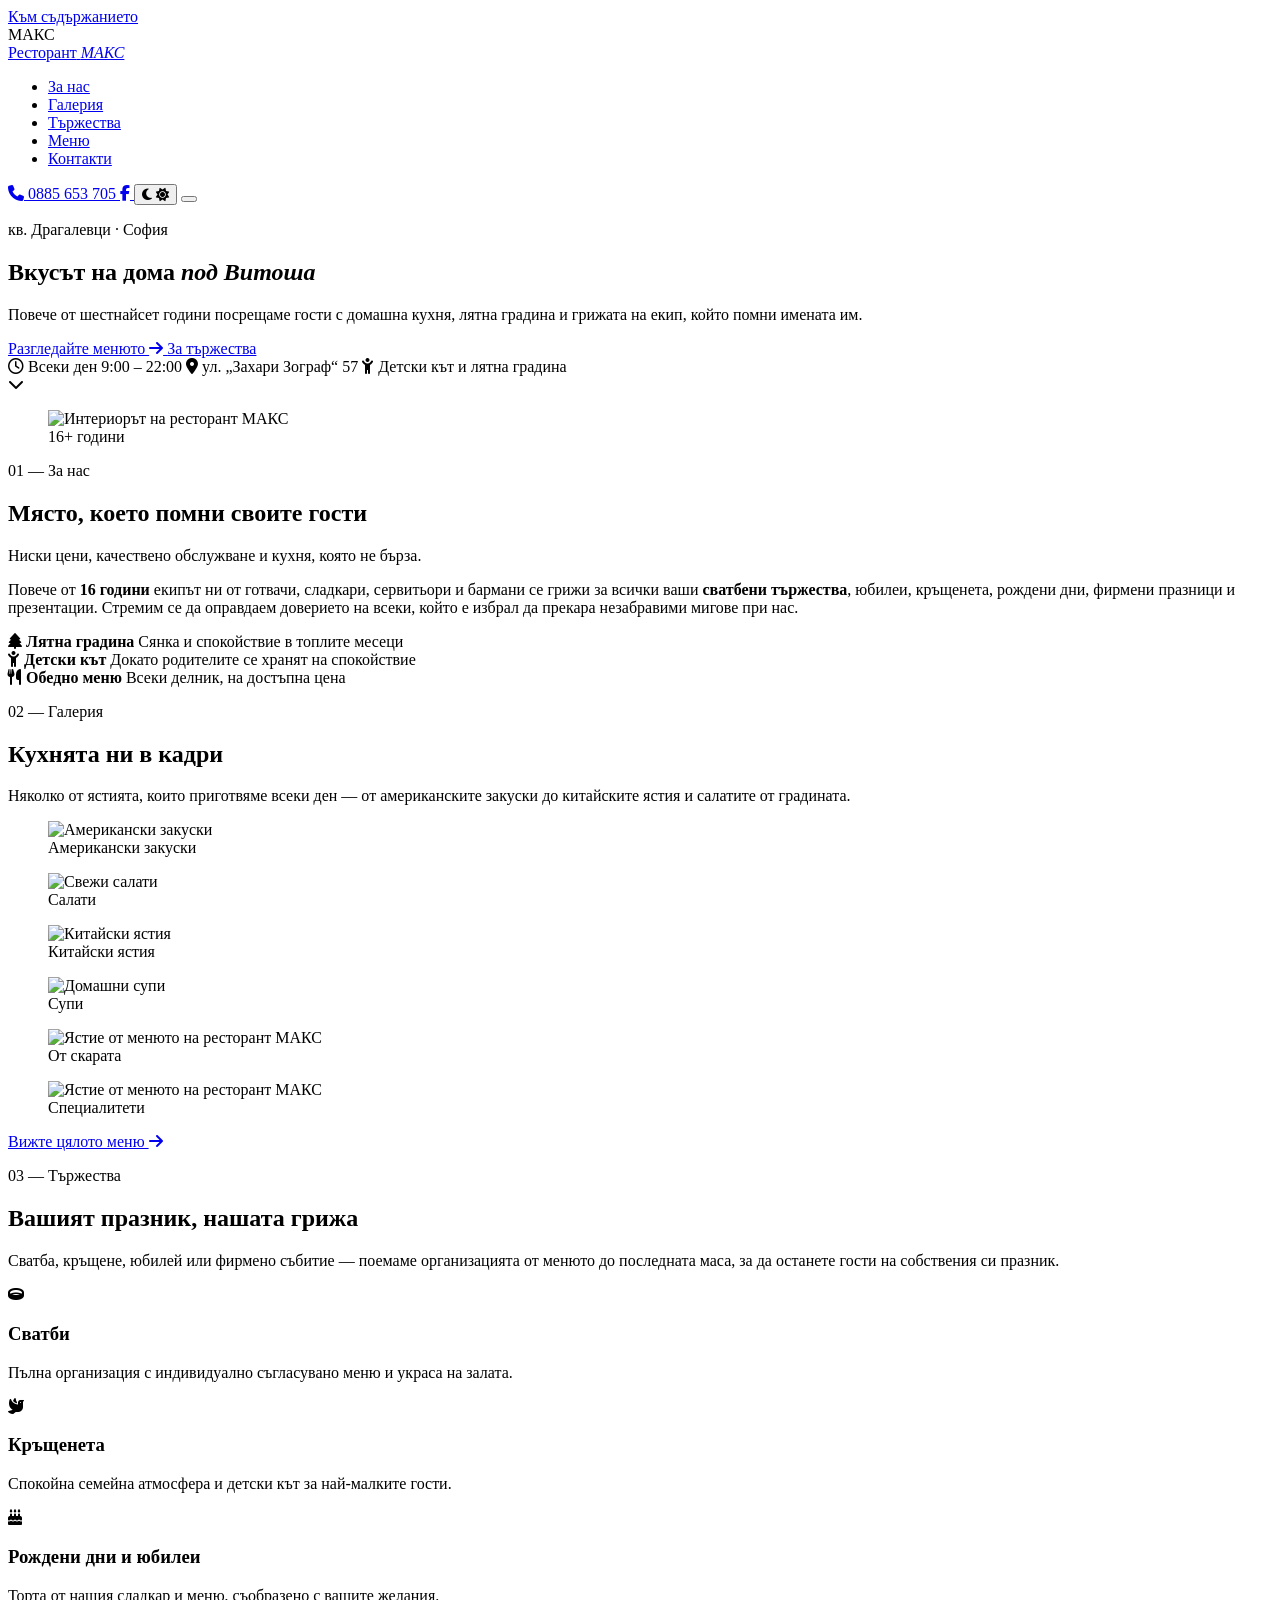
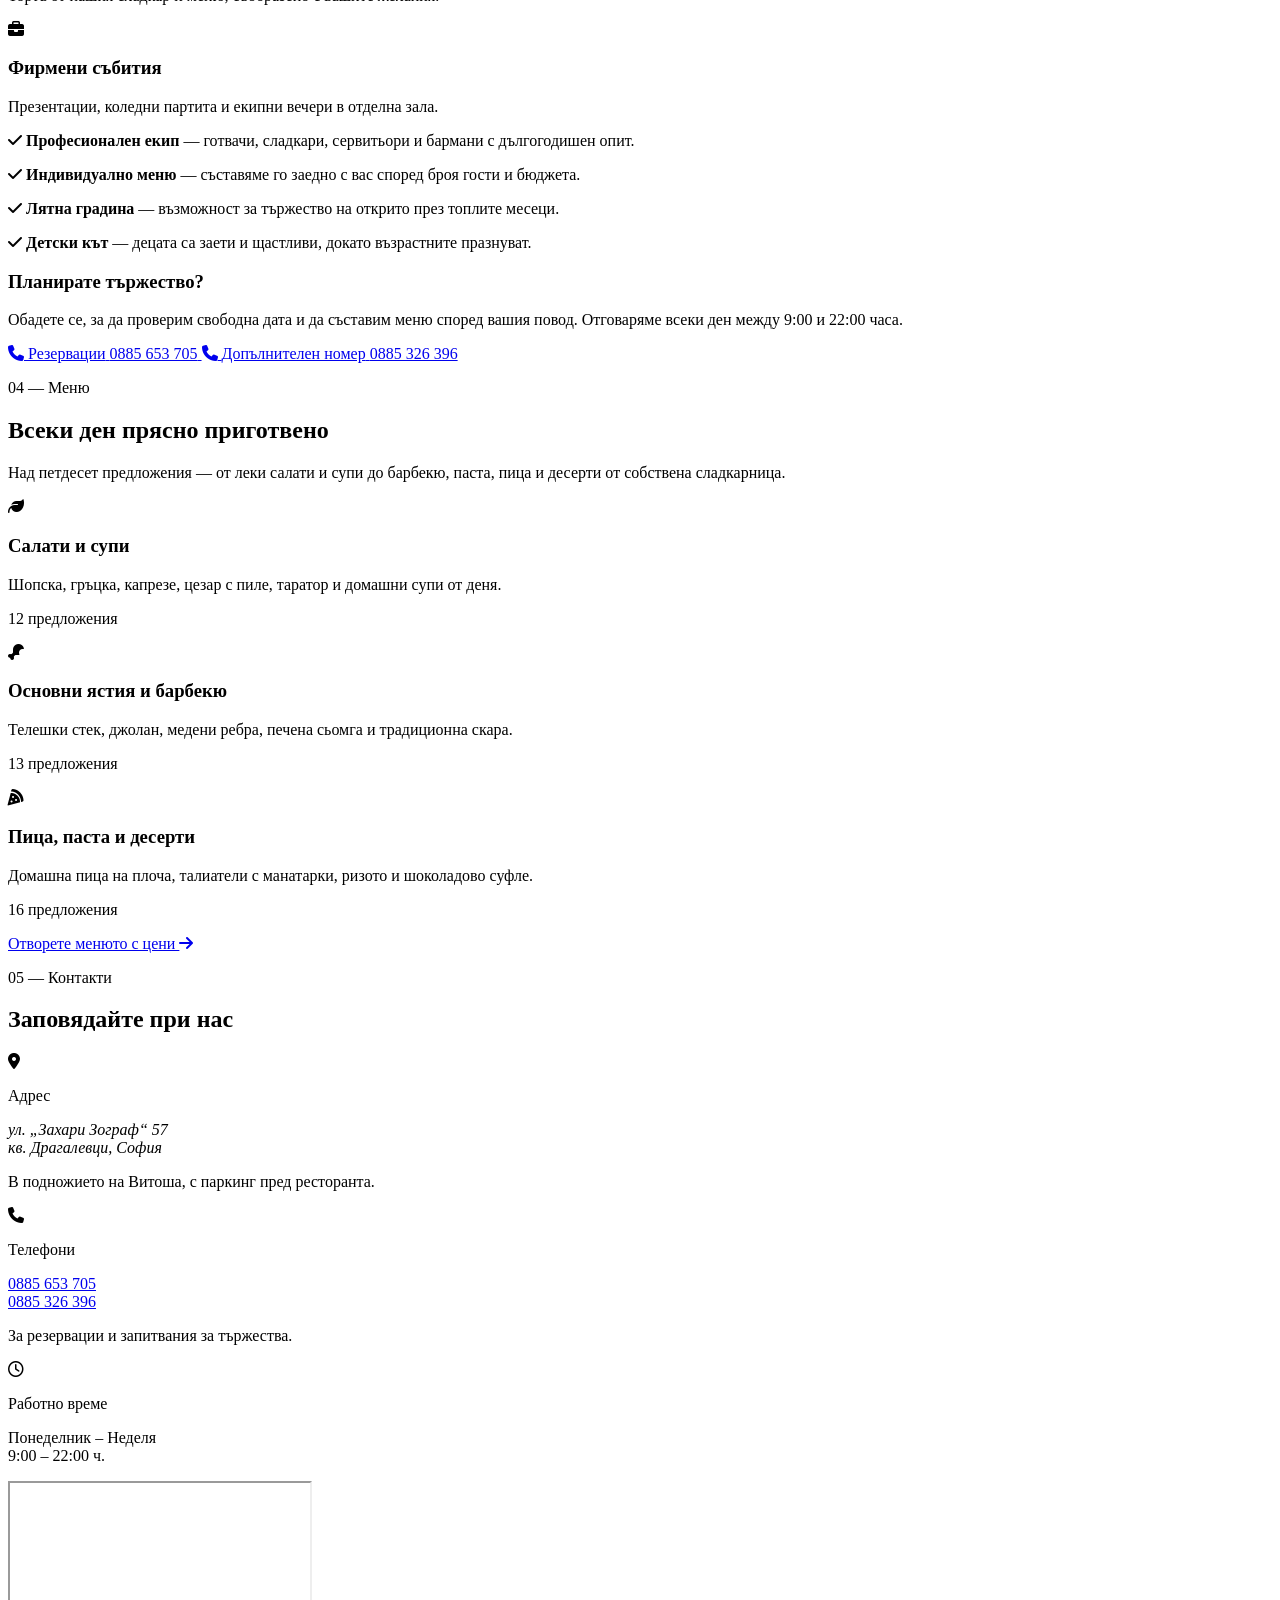
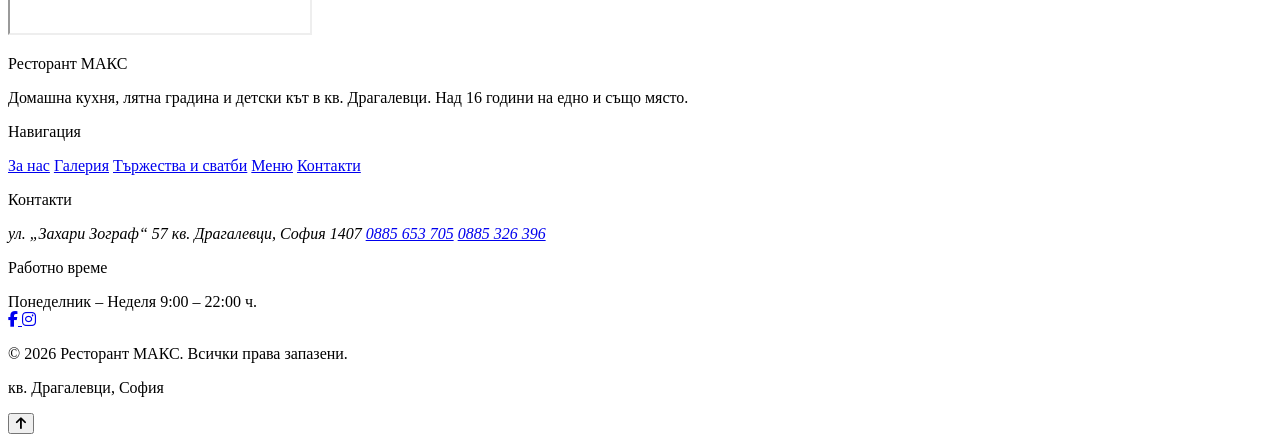
==== commit 306a5612: "Add files via upload" ====
--- a/index.html
+++ b/index.html
@@ -1,464 +1,565 @@
 <!DOCTYPE html>
 <html lang="bg">
 <head>
-  <meta charset="UTF-8" />
-  <meta name="viewport" content="width=device-width, initial-scale=1.0" />
-  <meta name="description" content="Премиум агенция за недвижими имоти, интериорен дизайн и реализация на проекти в Пловдив и региона." />
-  <meta name="keywords" content="недвижими имоти Пловдив, интериорен дизайн, покупка на имот, продажба на имот, имотни услуги" />
-  <meta name="author" content="Estate Atelier" />
-  <meta name="robots" content="index, follow" />
-  <link rel="canonical" href="https://estate-atelier.bg" />
-  
-  <!-- Open Graph / Facebook -->
-  <meta property="og:type" content="website" />
-  <meta property="og:url" content="https://estate-atelier.bg" />
-  <meta property="og:title" content="Estate Atelier — Имоти, дизайн и реализация" />
-  <meta property="og:description" content="Премиум агенция за недвижими имоти, интериорен дизайн и реализация на проекти в Пловдив и региона." />
-  <meta property="og:image" content="https://images.unsplash.com/photo-1600585154526-990dced4db0d?auto=format&fit=crop&w=1200&q=80" />
-  <meta property="og:locale" content="bg_BG" />
-  
-  <!-- Twitter -->
-  <meta property="twitter:card" content="summary_large_image" />
-  <meta property="twitter:url" content="https://estate-atelier.bg" />
-  <meta property="twitter:title" content="Estate Atelier — Имоти, дизайн и реализация" />
-  <meta property="twitter:description" content="Премиум агенция за недвижими имоти, интериорен дизайн и реализация на проекти в Пловдив и региона." />
-  <meta property="twitter:image" content="https://images.unsplash.com/photo-1600585154526-990dced4db0d?auto=format&fit=crop&w=1200&q=80" />
-  
-  <title>Estate Atelier — Имоти, дизайн и реализация</title>
-  <link rel="preconnect" href="https://fonts.googleapis.com" />
-  <link rel="preconnect" href="https://fonts.gstatic.com" crossorigin />
-  <link href="https://fonts.googleapis.com/css2?family=Manrope:wght@400;500;600;700;800&family=Cormorant+Garamond:wght@600;700&display=swap" rel="stylesheet" />
-  <link rel="stylesheet" href="styles.css" />
-  
-  <!-- Structured Data - LocalBusiness -->
-  <script type="application/ld+json">
-  {
-    "@context": "https://schema.org",
-    "@type": "RealEstateAgent",
-    "name": "Estate Atelier",
-    "description": "Премиум агенция за недвижими имоти, интериорен дизайн и реализация на проекти в Пловдив и региона",
-    "url": "https://estate-atelier.bg",
-    "telephone": "+359878635673",
-    "email": "contact@brand.bg",
-    "address": {
-      "@type": "PostalAddress",
-      "streetAddress": "ул. Иван Арабаджията 6",
-      "addressLocality": "Пловдив",
-      "addressCountry": "BG"
-    },
-    "areaServed": {
-      "@type": "City",
-      "name": "Пловдив"
-    },
-    "priceRange": "€€€"
-  }
-  </script>
+    <meta charset="UTF-8">
+    <meta name="viewport" content="width=device-width, initial-scale=1.0">
+    <title>Ресторант МАКС — Драгалевци, София | Кухня, тържества и сватби</title>
+
+    <!-- Security headers (meta-based; frame-ancestors/HSTS require real HTTP headers — see _headers) -->
+    <meta http-equiv="Content-Security-Policy" content="default-src 'self'; script-src 'self' 'unsafe-inline' https://cdnjs.cloudflare.com; style-src 'self' 'unsafe-inline' https://cdnjs.cloudflare.com https://fonts.googleapis.com; font-src 'self' https://fonts.gstatic.com https://cdnjs.cloudflare.com; img-src 'self' data: https:; connect-src 'self'; frame-src https://www.google.com; object-src 'none'; base-uri 'self'; form-action 'self'; upgrade-insecure-requests;">
+    <meta http-equiv="X-Content-Type-Options" content="nosniff">
+    <meta name="referrer" content="strict-origin-when-cross-origin">
+    <meta http-equiv="Permissions-Policy" content="geolocation=(), microphone=(), camera=(), payment=(), usb=()">
+
+    <!-- SEO -->
+    <meta name="description" content="Ресторант МАКС в кв. Драгалевци, София — домашна кухня, лятна градина и детски кът. Над 16 години организираме сватби, кръщенета, юбилеи и фирмени тържества.">
+    <meta name="keywords" content="ресторант макс,драгалевци,ресторант софия,сватби драгалевци,тържества,обедно меню,лятна градина,детски кът">
+    <meta name="author" content="Ресторант МАКС">
+    <meta name="robots" content="index, follow">
+    <link rel="canonical" href="https://restorantmaks.com/">
+
+    <!-- Open Graph -->
+    <meta property="og:site_name" content="Ресторант МАКС">
+    <meta property="og:title" content="Ресторант МАКС — Драгалевци, София">
+    <meta property="og:description" content="Домашна кухня, лятна градина и детски кът в кв. Драгалевци. Над 16 години организираме сватби и семейни тържества.">
+    <meta property="og:type" content="restaurant">
+    <meta property="og:locale" content="bg_BG">
+    <meta property="og:url" content="https://restorantmaks.com/">
+    <meta property="og:image" content="https://restorantmaks.com/images/slider1.jpg">
+    <meta name="twitter:card" content="summary_large_image">
+
+    <meta name="theme-color" content="#B8492F" media="(prefers-color-scheme: light)">
+    <meta name="theme-color" content="#14100D" media="(prefers-color-scheme: dark)">
+
+    <!-- Favicon -->
+    <link rel="icon" href="images/favicon.ico" type="image/x-icon">
+
+    <!-- Fonts -->
+    <link rel="preconnect" href="https://fonts.googleapis.com">
+    <link rel="preconnect" href="https://fonts.gstatic.com" crossorigin>
+    <link href="https://fonts.googleapis.com/css2?family=Cormorant+Garamond:ital,wght@0,400;0,500;0,600;0,700;1,400;1,500&family=Manrope:wght@400;500;600;700&display=swap" rel="stylesheet">
+
+    <!-- Icons -->
+    <link rel="stylesheet" href="https://cdnjs.cloudflare.com/ajax/libs/font-awesome/6.5.1/css/all.min.css" integrity="sha512-DTOQO9RWCH3ppGqcWaEA1BIZOC6xxalwEsw9c2QQeAIftl+Vegovlnee1c9QX4TctnWMn13TZye+giMm8e2LwA==" crossorigin="anonymous" referrerpolicy="no-referrer">
+
+    <!-- Styles -->
+    <link rel="stylesheet" href="css/core.css">
+    <link rel="stylesheet" href="css/home.css">
+
+    <!-- Preload the first hero frame (LCP) — must match the leading slide below -->
+    <link rel="preload" as="image" href="images/slider2.jpg" fetchpriority="high">
+
+    <!-- Runs before first paint: applies the stored theme (no flash of the wrong
+         palette) and flags engines without scroll-driven animations so the
+         JS reveal fallback can take over without a flash of visible content. -->
+    <script>
+        (function () {
+            var root = document.documentElement;
+            try {
+                var t = localStorage.getItem('maks-theme');
+                if (t === 'dark' || t === 'light') root.dataset.theme = t;
+            } catch (e) { /* private mode — fall back to system preference */ }
+
+            if (!(window.CSS && CSS.supports && CSS.supports('animation-timeline: view()'))) {
+                root.classList.add('no-sda');
+            }
+        })();
+    </script>
+
+    <!-- Structured data -->
+    <script type="application/ld+json">
+    {
+      "@context": "https://schema.org",
+      "@type": "Restaurant",
+      "name": "Ресторант МАКС",
+      "description": "Ресторант МАКС в кв. Драгалевци, София — домашна кухня, лятна градина, детски кът и организиране на тържества.",
+      "image": "https://restorantmaks.com/images/slider1.jpg",
+      "address": {
+        "@type": "PostalAddress",
+        "streetAddress": "ул. „Захари Зограф“ 57",
+        "addressLocality": "Драгалевци",
+        "addressRegion": "София",
+        "postalCode": "1407",
+        "addressCountry": "BG"
+      },
+      "telephone": ["+359885653705", "+359885326396"],
+      "openingHoursSpecification": [{
+        "@type": "OpeningHoursSpecification",
+        "dayOfWeek": ["Monday", "Tuesday", "Wednesday", "Thursday", "Friday", "Saturday", "Sunday"],
+        "opens": "09:00",
+        "closes": "22:00"
+      }],
+      "priceRange": "$$",
+      "servesCuisine": "Bulgarian",
+      "hasMenu": "https://restorantmaks.com/menu.html",
+      "acceptsReservations": "True",
+      "url": "https://restorantmaks.com",
+      "sameAs": [
+        "https://www.facebook.com/MaksRest/",
+        "https://www.instagram.com/maks.lunch.dinner.cafe/"
+      ]
+    }
+    </script>
 </head>
 <body>
-  <a class="skip-link" href="#main">Към съдържанието</a>
-
-  <header class="site-header">
-    <div class="container header-row">
-      <a class="brand" href="#home" aria-label="Estate Atelier">
-        <span class="brand-mark" aria-hidden="true">
-          <svg viewBox="0 0 64 64" fill="none" xmlns="http://www.w3.org/2000/svg">
-            <path d="M10 42L32 16L54 42" stroke="currentColor" stroke-width="5" stroke-linecap="round" stroke-linejoin="round"/>
-            <path d="M20 42V31h24v11" stroke="currentColor" stroke-width="5" stroke-linecap="round" stroke-linejoin="round"/>
-            <path d="M16 48h32" stroke="currentColor" stroke-width="5" stroke-linecap="round"/>
-          </svg>
-        </span>
-        <span class="brand-copy">
-          <strong>Estate Atelier</strong>
-          <span>Имоти • Интериор • Реализация</span>
-        </span>
-      </a>
-
-      <nav class="nav" aria-label="Основна навигация">
-        <a href="#properties" class="nav__link">Имоти</a>
-        <a href="#services" class="nav__link">Услуги</a>
-        <a href="#process" class="nav__link">Процес</a>
-        <a href="#about" class="nav__link">За нас</a>
-        <a href="#contact" class="nav__link">Контакт</a>
-      </nav>
-
-      <div class="header-actions">
-        <button class="icon-btn" data-theme-toggle aria-label="Смени тема" type="button">
-          <svg width="20" height="20" viewBox="0 0 24 24" fill="none" stroke="currentColor" stroke-width="2" aria-hidden="true"><path d="M21 12.79A9 9 0 1 1 11.21 3 7 7 0 0 0 21 12.79z"/></svg>
-        </button>
-        <a class="btn btn-secondary" href="#contact">Безплатна консултация</a>
-        <button class="icon-btn menu-toggle" data-menu-toggle aria-label="Отвори меню" aria-expanded="false" type="button">
-          <svg width="20" height="20" viewBox="0 0 24 24" fill="none" stroke="currentColor" stroke-width="2" aria-hidden="true"><path d="M3 6h18M3 12h18M3 18h18"/></svg>
-        </button>
-      </div>
+    <a class="skip-link" href="#main">Към съдържанието</a>
+
+    <!-- Loader -->
+    <div class="loader" id="loader">
+        <div class="loader-mark">МАКС</div>
+        <div class="loader-bar"></div>
     </div>
-
-    <div class="container mobile-panel" data-mobile-panel role="navigation" aria-label="Мобилно меню" aria-hidden="true">
-      <a href="#properties" class="nav__link">Имоти</a>
-      <a href="#services" class="nav__link">Услуги</a>
-      <a href="#process" class="nav__link">Процес</a>
-      <a href="#about" class="nav__link">За нас</a>
-      <a href="#contact" class="nav__link">Контакт</a>
-      <a class="btn btn-primary" href="#contact">Изпрати запитване</a>
-    </div>
-  </header>
-
-  <main id="main">
-    <section class="hero" id="home">
-      <div class="container hero-grid">
-        <div class="reveal">
-          <span class="eyebrow">Премиум обслужване за вашия имот</span>
-          <h1>Имоти, интериор и реализация в един по-силен дигитален облик.</h1>
-          <p>Създадох тази начална страница като модерна, по-изчистена и по-конвертираща алтернатива на класическия брокерски сайт — с ясен фокус върху доверие, подбрани оферти, визуално качество и лесен контакт.</p>
-          <div class="hero-actions">
-            <a class="btn btn-primary" href="#properties">Разгледай имотите</a>
-            <a class="btn btn-secondary" href="#contact">Поискай консултация</a>
-          </div>
-          <div class="hero-metrics">
-            <div class="metric" data-count="120"><strong class="counter">0</strong><span>Реализирани сделки и проекти</span></div>
-            <div class="metric" data-count="10"><strong class="counter">0</strong><span>Опит на локалния пазар</span></div>
-            <div class="metric" data-count="24"><strong class="counter">0</strong><span>Обратна връзка по запитване</span></div>
-          </div>
+    <noscript><style>#loader { display: none !important; }</style></noscript>
+
+    <!-- Navigation -->
+    <header class="site-nav" id="siteNav">
+        <div class="container nav-inner">
+            <a href="#hero" class="brand">
+                <span class="brand-word">Ресторант</span> <em>МАКС</em>
+            </a>
+
+            <nav aria-label="Основна навигация">
+                <ul class="nav-links" id="navLinks">
+                    <li><a href="#about" class="nav-link">За нас</a></li>
+                    <li><a href="#gallery" class="nav-link">Галерия</a></li>
+                    <li><a href="#events" class="nav-link">Тържества</a></li>
+                    <li><a href="menu.html" class="nav-link">Меню</a></li>
+                    <li><a href="#contact" class="nav-link">Контакти</a></li>
+                </ul>
+            </nav>
+
+            <div class="nav-actions">
+                <a href="tel:+359885653705" class="nav-phone">
+                    <i class="fas fa-phone" aria-hidden="true"></i>
+                    <span>0885 653 705</span>
+                </a>
+
+                <a href="https://www.facebook.com/MaksRest/" class="nav-social" target="_blank" rel="noopener noreferrer" aria-label="Ресторант МАКС във Facebook">
+                    <i class="fab fa-facebook-f" aria-hidden="true"></i>
+                </a>
+
+                <button type="button" class="theme-toggle" id="themeToggle" aria-label="Смяна на светла/тъмна тема">
+                    <i class="fas fa-moon icon-moon" aria-hidden="true"></i>
+                    <i class="fas fa-sun icon-sun" aria-hidden="true"></i>
+                </button>
+
+                <button type="button" class="nav-burger" id="navBurger" aria-expanded="false" aria-controls="navLinks" aria-label="Меню за навигация">
+                    <span></span><span></span><span></span>
+                </button>
+            </div>
         </div>
-
-        <div class="hero-card reveal">
-          <div class="hero-image" role="img" aria-label="Модерна къща с големи прозорци и озеленен двор"></div>
-          <div class="hero-card-overlay">
-            <div class="floating-panel">
-              <span class="badge">Ексклузивна оферта</span>
-              <div class="price">€ 248,000</div>
-              <h3>Съвременен семеен дом с готов интериорен проект</h3>
-              <p>Функционално разпределение, светли пространства и стилна визия, подходяща както за живеене, така и за инвестиция.</p>
-            </div>
-            <div class="mini-grid">
-              <div class="mini-card"><strong>Пълна услуга</strong><p>От избор на имот до завършен интериор.</p></div>
-              <div class="mini-card"><strong>Локален фокус</strong><p>Пловдив и околните райони с реално пазарно разбиране.</p></div>
-            </div>
-          </div>
+    </header>
+
+    <main id="main">
+        <!-- ============================= HERO ============================= -->
+        <section class="hero" id="hero">
+            <div class="hero-stage" id="heroStage" aria-hidden="true">
+                <!-- slider2 leads: at 1595x847 it is the highest-resolution frame
+                     we have, so the LCP image is scaled ~1.06x instead of the 1.5x
+                     slider1 (1280x600) needed. --pos sets the horizontal focal
+                     point; the crop is always horizontal, so the Y value is inert. -->
+                <div class="hero-slide is-active" style="--pos: 45% center; background-image: url('images/slider2.jpg')"></div>
+                <div class="hero-slide" style="--pos: 30% center" data-bg="images/slider1.jpg"></div>
+                <div class="hero-slide" style="--pos: 40% center" data-bg="images/slider3.jpg"></div>
+            </div>
+            <div class="hero-scrim" aria-hidden="true"></div>
+            <div class="hero-particles" id="heroParticles" aria-hidden="true"></div>
+
+            <div class="container">
+                <div class="hero-content">
+                    <p class="hero-eyebrow">кв. Драгалевци · София</p>
+
+                    <h1 class="hero-title">
+                        Вкусът на дома
+                        <em>под Витоша</em>
+                    </h1>
+
+                    <p class="hero-lead">
+                        Повече от шестнайсет години посрещаме гости с домашна кухня,
+                        лятна градина и грижата на екип, който помни имената им.
+                    </p>
+
+                    <div class="hero-actions">
+                        <a href="menu.html" class="btn">
+                            Разгледайте менюто
+                            <i class="fas fa-arrow-right" aria-hidden="true"></i>
+                        </a>
+                        <a href="#events" class="btn btn--light">
+                            За тържества
+                        </a>
+                    </div>
+
+                    <div class="hero-meta">
+                        <span class="hero-meta-item">
+                            <i class="far fa-clock" aria-hidden="true"></i>
+                            Всеки ден 9:00 – 22:00
+                        </span>
+                        <span class="hero-meta-item">
+                            <i class="fas fa-location-dot" aria-hidden="true"></i>
+                            ул. „Захари Зограф“ 57
+                        </span>
+                        <span class="hero-meta-item">
+                            <i class="fas fa-child-reaching" aria-hidden="true"></i>
+                            Детски кът и лятна градина
+                        </span>
+                    </div>
+                </div>
+            </div>
+
+            <div class="hero-dots" id="heroDots" role="tablist" aria-label="Смяна на изображението"></div>
+
+            <div class="hero-cue" id="heroCue" aria-hidden="true">
+                <i class="fas fa-chevron-down"></i>
+            </div>
+        </section>
+
+        <!-- ============================= ABOUT ============================= -->
+        <section class="section" id="about">
+            <div class="container">
+                <div class="about-grid">
+                    <figure class="about-figure reveal">
+                        <img src="images/about-image.jpg" alt="Интериорът на ресторант МАКС" width="800" height="533" loading="lazy" decoding="async">
+                        <div class="about-badge" aria-hidden="true">
+                            <span class="about-badge-num">16+</span>
+                            <span class="about-badge-label">години</span>
+                        </div>
+                    </figure>
+
+                    <div class="reveal">
+                        <p class="eyebrow">01 — За нас</p>
+                        <h2>Място, което помни своите гости</h2>
+
+                        <div class="about-body">
+                            <p class="about-body-lead">
+                                Ниски цени, качествено обслужване и кухня, която не бърза.
+                            </p>
+                            <p>
+                                Повече от <strong>16 години</strong> екипът ни от готвачи, сладкари,
+                                сервитьори и бармани се грижи за всички ваши <strong>сватбени тържества</strong>,
+                                юбилеи, кръщенета, рождени дни, фирмени празници и презентации.
+                                Стремим се да оправдаем доверието на всеки, който е избрал да
+                                прекара незабравими мигове при нас.
+                            </p>
+                        </div>
+
+                        <div class="about-features">
+                            <div class="about-feature">
+                                <i class="fas fa-tree" aria-hidden="true"></i>
+                                <strong>Лятна градина</strong>
+                                <span>Сянка и спокойствие в топлите месеци</span>
+                            </div>
+                            <div class="about-feature">
+                                <i class="fas fa-child-reaching" aria-hidden="true"></i>
+                                <strong>Детски кът</strong>
+                                <span>Докато родителите се хранят на спокойствие</span>
+                            </div>
+                            <div class="about-feature">
+                                <i class="fas fa-utensils" aria-hidden="true"></i>
+                                <strong>Обедно меню</strong>
+                                <span>Всеки делник, на достъпна цена</span>
+                            </div>
+                        </div>
+                    </div>
+                </div>
+            </div>
+        </section>
+
+        <!-- ============================= GALLERY ============================= -->
+        <section class="section section--tinted" id="gallery">
+            <div class="container">
+                <div class="section-head section-head--centered reveal">
+                    <p class="eyebrow eyebrow--centered">02 — Галерия</p>
+                    <h2>Кухнята ни в кадри</h2>
+                    <p class="section-lead">
+                        Няколко от ястията, които приготвяме всеки ден — от американските закуски
+                        до китайските ястия и салатите от градината.
+                    </p>
+                </div>
+
+                <div class="gallery-grid reveal">
+                    <figure class="gallery-item">
+                        <img src="images/menu-image1.jpg" alt="Американски закуски" width="600" height="400" loading="lazy" decoding="async">
+                        <figcaption class="gallery-caption">Американски закуски</figcaption>
+                    </figure>
+                    <figure class="gallery-item">
+                        <img src="images/menu-image2.jpg" alt="Свежи салати" width="1200" height="800" loading="lazy" decoding="async">
+                        <figcaption class="gallery-caption">Салати</figcaption>
+                    </figure>
+                    <figure class="gallery-item">
+                        <img src="images/menu-image3.jpg" alt="Китайски ястия" width="600" height="400" loading="lazy" decoding="async">
+                        <figcaption class="gallery-caption">Китайски ястия</figcaption>
+                    </figure>
+                    <figure class="gallery-item">
+                        <img src="images/menu-image4.jpg" alt="Домашни супи" width="600" height="400" loading="lazy" decoding="async">
+                        <figcaption class="gallery-caption">Супи</figcaption>
+                    </figure>
+                    <figure class="gallery-item">
+                        <img src="images/menu-image5.jpg" alt="Ястие от менюто на ресторант МАКС" width="600" height="400" loading="lazy" decoding="async">
+                        <figcaption class="gallery-caption">От скарата</figcaption>
+                    </figure>
+                    <figure class="gallery-item">
+                        <img src="images/menu-image6.jpg" alt="Ястие от менюто на ресторант МАКС" width="600" height="400" loading="lazy" decoding="async">
+                        <figcaption class="gallery-caption">Специалитети</figcaption>
+                    </figure>
+                </div>
+
+                <div class="gallery-cta reveal">
+                    <a href="menu.html" class="btn btn--ghost">
+                        Вижте цялото меню
+                        <i class="fas fa-arrow-right" aria-hidden="true"></i>
+                    </a>
+                </div>
+            </div>
+        </section>
+
+        <!-- ============================= EVENTS ============================= -->
+        <section class="events" id="events">
+            <div class="container">
+                <div class="section-head reveal">
+                    <p class="eyebrow">03 — Тържества</p>
+                    <h2>Вашият празник, нашата грижа</h2>
+                    <p class="section-lead">
+                        Сватба, кръщене, юбилей или фирмено събитие — поемаме организацията
+                        от менюто до последната маса, за да останете гости на собствения си празник.
+                    </p>
+                </div>
+
+                <div class="events-grid">
+                    <div class="reveal">
+                        <div class="events-types">
+                            <article class="event-card">
+                                <i class="fas fa-ring" aria-hidden="true"></i>
+                                <h3>Сватби</h3>
+                                <p>Пълна организация с индивидуално съгласувано меню и украса на залата.</p>
+                            </article>
+                            <article class="event-card">
+                                <i class="fas fa-dove" aria-hidden="true"></i>
+                                <h3>Кръщенета</h3>
+                                <p>Спокойна семейна атмосфера и детски кът за най-малките гости.</p>
+                            </article>
+                            <article class="event-card">
+                                <i class="fas fa-cake-candles" aria-hidden="true"></i>
+                                <h3>Рождени дни и юбилеи</h3>
+                                <p>Торта от нашия сладкар и меню, съобразено с вашите желания.</p>
+                            </article>
+                            <article class="event-card">
+                                <i class="fas fa-briefcase" aria-hidden="true"></i>
+                                <h3>Фирмени събития</h3>
+                                <p>Презентации, коледни партита и екипни вечери в отделна зала.</p>
+                            </article>
+                        </div>
+
+                        <div class="events-includes">
+                            <p class="events-include">
+                                <i class="fas fa-check" aria-hidden="true"></i>
+                                <span><strong>Професионален екип</strong> — готвачи, сладкари, сервитьори и бармани с дългогодишен опит.</span>
+                            </p>
+                            <p class="events-include">
+                                <i class="fas fa-check" aria-hidden="true"></i>
+                                <span><strong>Индивидуално меню</strong> — съставяме го заедно с вас според броя гости и бюджета.</span>
+                            </p>
+                            <p class="events-include">
+                                <i class="fas fa-check" aria-hidden="true"></i>
+                                <span><strong>Лятна градина</strong> — възможност за тържество на открито през топлите месеци.</span>
+                            </p>
+                            <p class="events-include">
+                                <i class="fas fa-check" aria-hidden="true"></i>
+                                <span><strong>Детски кът</strong> — децата са заети и щастливи, докато възрастните празнуват.</span>
+                            </p>
+                        </div>
+                    </div>
+
+                    <aside class="events-panel reveal">
+                        <h3 class="events-panel-title">Планирате тържество?</h3>
+                        <p class="events-panel-text">
+                            Обадете се, за да проверим свободна дата и да съставим меню
+                            според вашия повод. Отговаряме всеки ден между 9:00 и 22:00 часа.
+                        </p>
+
+                        <div class="events-contact">
+                            <a href="tel:+359885653705" class="events-phone">
+                                <i class="fas fa-phone" aria-hidden="true"></i>
+                                <span>
+                                    <span class="events-phone-label">Резервации</span>
+                                    <span class="events-phone-num">0885 653 705</span>
+                                </span>
+                            </a>
+                            <a href="tel:+359885326396" class="events-phone">
+                                <i class="fas fa-phone" aria-hidden="true"></i>
+                                <span>
+                                    <span class="events-phone-label">Допълнителен номер</span>
+                                    <span class="events-phone-num">0885 326 396</span>
+                                </span>
+                            </a>
+                        </div>
+                    </aside>
+                </div>
+            </div>
+        </section>
+
+        <!-- ============================= MENU TEASER ============================= -->
+        <section class="section" id="menu-teaser">
+            <div class="container">
+                <div class="section-head section-head--centered reveal">
+                    <p class="eyebrow eyebrow--centered">04 — Меню</p>
+                    <h2>Всеки ден прясно приготвено</h2>
+                    <p class="section-lead">
+                        Над петдесет предложения — от леки салати и супи до барбекю,
+                        паста, пица и десерти от собствена сладкарница.
+                    </p>
+                </div>
+
+                <div class="teaser-grid reveal">
+                    <article class="teaser-card">
+                        <i class="fas fa-leaf" aria-hidden="true"></i>
+                        <h3>Салати и супи</h3>
+                        <p>Шопска, гръцка, капрезе, цезар с пиле, таратор и домашни супи от деня.</p>
+                        <p class="teaser-count">12 предложения</p>
+                    </article>
+                    <article class="teaser-card">
+                        <i class="fas fa-drumstick-bite" aria-hidden="true"></i>
+                        <h3>Основни ястия и барбекю</h3>
+                        <p>Телешки стек, джолан, медени ребра, печена сьомга и традиционна скара.</p>
+                        <p class="teaser-count">13 предложения</p>
+                    </article>
+                    <article class="teaser-card">
+                        <i class="fas fa-pizza-slice" aria-hidden="true"></i>
+                        <h3>Пица, паста и десерти</h3>
+                        <p>Домашна пица на плоча, талиатели с манатарки, ризото и шоколадово суфле.</p>
+                        <p class="teaser-count">16 предложения</p>
+                    </article>
+                </div>
+
+                <div class="gallery-cta reveal">
+                    <a href="menu.html" class="btn">
+                        Отворете менюто с цени
+                        <i class="fas fa-arrow-right" aria-hidden="true"></i>
+                    </a>
+                </div>
+            </div>
+        </section>
+
+        <!-- ============================= CONTACT ============================= -->
+        <section class="section section--tinted" id="contact">
+            <div class="container">
+                <div class="section-head reveal">
+                    <p class="eyebrow">05 — Контакти</p>
+                    <h2>Заповядайте при нас</h2>
+                </div>
+
+                <div class="contact-grid">
+                    <div class="contact-list reveal">
+                        <div class="contact-item">
+                            <i class="fas fa-location-dot" aria-hidden="true"></i>
+                            <div>
+                                <p class="contact-item-label">Адрес</p>
+                                <address class="contact-item-value">
+                                    ул. „Захари Зограф“ 57<br>
+                                    кв. Драгалевци, София
+                                </address>
+                                <p class="contact-item-note">В подножието на Витоша, с паркинг пред ресторанта.</p>
+                            </div>
+                        </div>
+
+                        <div class="contact-item">
+                            <i class="fas fa-phone" aria-hidden="true"></i>
+                            <div>
+                                <p class="contact-item-label">Телефони</p>
+                                <p class="contact-item-value">
+                                    <a href="tel:+359885653705">0885 653 705</a><br>
+                                    <a href="tel:+359885326396">0885 326 396</a>
+                                </p>
+                                <p class="contact-item-note">За резервации и запитвания за тържества.</p>
+                            </div>
+                        </div>
+
+                        <div class="contact-item">
+                            <i class="far fa-clock" aria-hidden="true"></i>
+                            <div>
+                                <p class="contact-item-label">Работно време</p>
+                                <p class="contact-item-value">Понеделник – Неделя<br>9:00 – 22:00 ч.</p>
+                            </div>
+                        </div>
+                    </div>
+
+                    <div class="map-frame reveal">
+                        <iframe
+                            src="https://www.google.com/maps/embed?pb=!1m18!1m12!1m3!1d2744.4734002004925!2d23.321416955370182!3d42.623292950033935!2m3!1f0!2f0!3f0!3m2!1i1024!2i768!4f13.1!3m3!1m2!1s0x40aa83e5eaf78bdd%3A0x76ee33863efe5389!2z0KHRg9C_0LXRgNC80LDRgNC60LXRgiDQnNCw0LrRgQ!5e0!3m2!1sbg!2sfi!4v1591708057652!5m2!1sbg!2sfi"
+                            title="Карта с местоположението на ресторант МАКС"
+                            loading="lazy"
+                            referrerpolicy="no-referrer-when-downgrade"
+                            allowfullscreen></iframe>
+                    </div>
+                </div>
+            </div>
+        </section>
+    </main>
+
+    <!-- ============================= FOOTER ============================= -->
+    <footer class="site-footer">
+        <div class="container">
+            <div class="footer-grid">
+                <div>
+                    <p class="footer-brand">Ресторант <span>МАКС</span></p>
+                    <p class="footer-tagline">
+                        Домашна кухня, лятна градина и детски кът в кв. Драгалевци.
+                        Над 16 години на едно и също място.
+                    </p>
+                </div>
+
+                <div>
+                    <p class="footer-title">Навигация</p>
+                    <div class="footer-list">
+                        <a href="#about">За нас</a>
+                        <a href="#gallery">Галерия</a>
+                        <a href="#events">Тържества и сватби</a>
+                        <a href="menu.html">Меню</a>
+                        <a href="#contact">Контакти</a>
+                    </div>
+                </div>
+
+                <div>
+                    <p class="footer-title">Контакти</p>
+                    <address class="footer-list">
+                        <span>ул. „Захари Зограф“ 57</span>
+                        <span>кв. Драгалевци, София 1407</span>
+                        <a href="tel:+359885653705">0885 653 705</a>
+                        <a href="tel:+359885326396">0885 326 396</a>
+                    </address>
+                </div>
+
+                <div>
+                    <p class="footer-title">Работно време</p>
+                    <div class="footer-list">
+                        <span>Понеделник – Неделя</span>
+                        <span>9:00 – 22:00 ч.</span>
+                    </div>
+
+                    <div class="social-row" style="margin-top: var(--sp-5);">
+                        <a href="https://www.facebook.com/MaksRest/" class="social-btn" target="_blank" rel="noopener noreferrer" aria-label="Facebook страница на ресторант МАКС">
+                            <i class="fab fa-facebook-f" aria-hidden="true"></i>
+                        </a>
+                        <a href="https://www.instagram.com/maks.lunch.dinner.cafe/" class="social-btn" target="_blank" rel="noopener noreferrer" aria-label="Instagram профил на ресторант МАКС">
+                            <i class="fab fa-instagram" aria-hidden="true"></i>
+                        </a>
+                    </div>
+                </div>
+            </div>
+
+            <div class="footer-bottom">
+                <p>© <span id="year">2026</span> Ресторант МАКС. Всички права запазени.</p>
+                <p>кв. Драгалевци, София</p>
+            </div>
         </div>
-      </div>
-    </section>
-
-    <section class="trust-bar">
-      <div class="container trust-grid">
-        <article class="trust-item reveal"><strong>Локално познаване</strong>Работа с реалната динамика на пазара в Пловдив и региона.</article>
-        <article class="trust-item reveal"><strong>Пълна грижа</strong>Имоти, дизайн и изпълнение, събрани в една услуга.</article>
-        <article class="trust-item reveal"><strong>По-ясен процес</strong>Консултация, подбор, оглед и реализация без излишен хаос.</article>
-        <article class="trust-item reveal"><strong>Бърз контакт</strong>Телефон, имейл и форма за директно запитване.</article>
-      </div>
-    </section>
-
-    <section class="section" id="properties">
-      <div class="container">
-        <div class="section-head reveal">
-          <div>
-            <span class="eyebrow">Избрани оферти</span>
-            <h2>Подбрани имоти с по-добро визуално представяне</h2>
-          </div>
-          <p>Вместо претрупан листинг, тук картите са направени така, че потребителят да сканира бързо най-важното — цена, локация, тип и ключови параметри — още в първите секунди.</p>
-        </div>
-
-        <div class="properties-grid">
-          <article class="property-card reveal" data-property-id="1">
-            <div class="property-gallery" data-gallery="1">
-              <div class="gallery-main" style="background-image:url('https://images.unsplash.com/photo-1502672023488-70e25813eb80?auto=format&fit=crop&w=1200&q=80');"></div>
-              <div class="gallery-thumbnails">
-                <button class="thumbnail active" data-index="0" style="background-image:url('https://images.unsplash.com/photo-1502672023488-70e25813eb80?auto=format&fit=crop&w=200&q=80');" aria-label="Снимка 1"></button>
-                <button class="thumbnail" data-index="1" style="background-image:url('https://images.unsplash.com/photo-1560448204-e02f11c3d0e2?auto=format&fit=crop&w=200&q=80');" aria-label="Снимка 2"></button>
-                <button class="thumbnail" data-index="2" style="background-image:url('https://images.unsplash.com/photo-1522708323590-d24dbb6b0267?auto=format&fit=crop&w=200&q=80');" aria-label="Снимка 3"></button>
-                <button class="thumbnail" data-index="3" style="background-image:url('https://images.unsplash.com/photo-1484154218962-a197022b5858?auto=format&fit=crop&w=200&q=80');" aria-label="Снимка 4"></button>
-                <button class="thumbnail" data-index="4" style="background-image:url('https://images.unsplash.com/photo-1560185007-cde436f6a4d0?auto=format&fit=crop&w=200&q=80');" aria-label="Снимка 5"></button>
-              </div>
-            </div>
-            <div class="property-body">
-              <span class="badge">Продажба</span>
-              <div class="price">€ 189,000</div>
-              <h3>Тристаен апартамент с модерен интериор</h3>
-              <p class="property-location">Пловдив, централна градска част</p>
-              <div class="property-meta"><span>96 кв.м</span><span>3 стаи</span><span>Напълно обзаведен</span></div>
-              <p class="property-description">Подходящ за лично ползване или висококачествен инвестиционен актив.</p>
-              <div class="property-actions">
-                <button class="btn-ghost property-details-btn" data-property="1">Детайли →</button>
-                <a class="btn-ghost" href="#contact">Запитване →</a>
-              </div>
-            </div>
-          </article>
-
-          <article class="property-card reveal" data-property-id="2">
-            <div class="property-gallery" data-gallery="2">
-              <div class="gallery-main" style="background-image:url('https://images.unsplash.com/photo-1494526585095-c41746248156?auto=format&fit=crop&w=1200&q=80');"></div>
-              <div class="gallery-thumbnails">
-                <button class="thumbnail active" data-index="0" style="background-image:url('https://images.unsplash.com/photo-1494526585095-c41746248156?auto=format&fit=crop&w=200&q=80');" aria-label="Снимка 1"></button>
-                <button class="thumbnail" data-index="1" style="background-image:url('https://images.unsplash.com/photo-1600596542815-ffad4c1539a9?auto=format&fit=crop&w=200&q=80');" aria-label="Снимка 2"></button>
-                <button class="thumbnail" data-index="2" style="background-image:url('https://images.unsplash.com/photo-1600585154340-be6161a56a0c?auto=format&fit=crop&w=200&q=80');" aria-label="Снимка 3"></button>
-                <button class="thumbnail" data-index="3" style="background-image:url('https://images.unsplash.com/photo-1600607687939-ce8a6c25118c?auto=format&fit=crop&w=200&q=80');" aria-label="Снимка 4"></button>
-                <button class="thumbnail" data-index="4" style="background-image:url('https://images.unsplash.com/photo-1600566753190-17f0baa2a6c3?auto=format&fit=crop&w=200&q=80');" aria-label="Снимка 5"></button>
-              </div>
-            </div>
-            <div class="property-body">
-              <span class="badge">Къща</span>
-              <div class="price">€ 315,000</div>
-              <h3>Нова къща с двор и висока пазарна стойност</h3>
-              <p class="property-location">Пловдив, южна зона</p>
-              <div class="property-meta"><span>186 кв.м</span><span>4 спални</span><span>2 паркоместа</span></div>
-              <p class="property-description">Премиум решение за семейство, което търси комфорт и потенциал за дългосрочна стойност.</p>
-              <div class="property-actions">
-                <button class="btn-ghost property-details-btn" data-property="2">Детайли →</button>
-                <a class="btn-ghost" href="#contact">Запитване →</a>
-              </div>
-            </div>
-          </article>
-
-          <article class="property-card reveal" data-property-id="3">
-            <div class="property-gallery" data-gallery="3">
-              <div class="gallery-main" style="background-image:url('https://images.unsplash.com/photo-1448630360428-65456885c650?auto=format&fit=crop&w=1200&q=80');"></div>
-              <div class="gallery-thumbnails">
-                <button class="thumbnail active" data-index="0" style="background-image:url('https://images.unsplash.com/photo-1448630360428-65456885c650?auto=format&fit=crop&w=200&q=80');" aria-label="Снимка 1"></button>
-                <button class="thumbnail" data-index="1" style="background-image:url('https://images.unsplash.com/photo-1500382017468-9049fed747ef?auto=format&fit=crop&w=200&q=80');" aria-label="Снимка 2"></button>
-                <button class="thumbnail" data-index="2" style="background-image:url('https://images.unsplash.com/photo-1460317442991-0ec209397118?auto=format&fit=crop&w=200&q=80');" aria-label="Снимка 3"></button>
-                <button class="thumbnail" data-index="3" style="background-image:url('https://images.unsplash.com/photo-1506905925346-21bda4d32df4?auto=format&fit=crop&w=200&q=80');" aria-label="Снимка 4"></button>
-                <button class="thumbnail" data-index="4" style="background-image:url('https://images.unsplash.com/photo-1504608524841-42fe6f032b4b?auto=format&fit=crop&w=200&q=80');" aria-label="Снимка 5"></button>
-              </div>
-            </div>
-            <div class="property-body">
-              <span class="badge">Инвестиция</span>
-              <div class="price">€ 92,500</div>
-              <h3>Парцел за жилищно строителство</h3>
-              <p class="property-location">с. Белащица / район Пловдив</p>
-              <div class="property-meta"><span>1000 кв.м</span><span>УПИ</span><span>Добър достъп</span></div>
-              <p class="property-description">Подходящ за малък инвестиционен проект или изграждане на еднофамилен дом.</p>
-              <div class="property-actions">
-                <button class="btn-ghost property-details-btn" data-property="3">Детайли →</button>
-                <a class="btn-ghost" href="#contact">Запитване →</a>
-              </div>
-            </div>
-          </article>
-        </div>
-      </div>
-    </section>
-
-    <!-- Property Modal -->
-    <div class="property-modal" id="propertyModal" aria-hidden="true" role="dialog">
-      <div class="property-modal__overlay" data-modal-close></div>
-      <div class="property-modal__content">
-        <button class="property-modal__close" data-modal-close aria-label="Затвори">
-          <svg width="20" height="20" viewBox="0 0 24 24" fill="none" stroke="currentColor" stroke-width="2"><path d="M18 6L6 18M6 6l12 12"/></svg>
-        </button>
-        <div class="property-modal__gallery" id="modalGallery"></div>
-        <div class="property-modal__body">
-          <div class="property-modal__header">
-            <div>
-              <span class="badge" id="modalBadge">Продажба</span>
-              <h2 id="modalTitle">Заглавие на имота</h2>
-              <p class="property-location" id="modalLocation">Локация</p>
-            </div>
-            <div class="property-modal__price" id="modalPrice">€ 0</div>
-          </div>
-          <div class="property-modal__details" id="modalDetails">
-            <!-- Details will be populated by JS -->
-          </div>
-          <p class="property-modal__description" id="modalDescription">
-            Описание на имота...
-          </p>
-          <div class="property-modal__features" id="modalFeatures">
-            <!-- Features will be populated by JS -->
-          </div>
-          <div class="property-modal__actions">
-            <a class="btn btn-primary" href="#contact">Изпрати запитване</a>
-            <a class="btn btn-secondary" href="tel:+359878635673">Обади се</a>
-          </div>
-        </div>
-      </div>
-    </div>
-
-    <section class="section" id="services">
-      <div class="container">
-        <div class="section-head reveal">
-          <div>
-            <span class="eyebrow">Услуги</span>
-            <h2>Пълно обслужване, структурирано ясно и разбираемо</h2>
-          </div>
-          <p>Референтният бранд комбинира имоти, дизайн и реализация, затова тук услугите са групирани по по-лесен за клиента начин, без да изглеждат като хаотичен списък от дейности.</p>
-        </div>
-
-        <div class="services-grid">
-          <article class="service-card reveal">
-            <div class="service-icon">⌂</div>
-            <h3>Покупко-продажба</h3>
-            <p>Подбор на оферти, огледи, преговори и насочване към правилното решение.</p>
-            <a class="btn-ghost" href="#contact">Научи повече →</a>
-          </article>
-          <article class="service-card reveal">
-            <div class="service-icon">↗</div>
-            <h3>Управление и наеми</h3>
-            <p>Подготовка на имот за отдаване, комуникация и по-добро представяне.</p>
-            <a class="btn-ghost" href="#contact">Научи повече →</a>
-          </article>
-          <article class="service-card reveal">
-            <div class="service-icon">✦</div>
-            <h3>Интериорен дизайн</h3>
-            <p>Концепция, функционално решение и по-премиум визуално усещане.</p>
-            <a class="btn-ghost" href="#contact">Научи повече →</a>
-          </article>
-          <article class="service-card reveal">
-            <div class="service-icon">▣</div>
-            <h3>Ремонт и обзавеждане</h3>
-            <p>Практична реализация, координация и завършен резултат без излишен стрес.</p>
-            <a class="btn-ghost" href="#contact">Научи повече →</a>
-          </article>
-        </div>
-      </div>
-    </section>
-
-    <section class="section" id="process">
-      <div class="container">
-        <div class="section-head reveal">
-          <div>
-            <span class="eyebrow">Как работим</span>
-            <h2>Прост процес, който носи увереност на клиента</h2>
-          </div>
-          <p>Тази секция е важна, защото когато един бизнес предлага и имоти, и интериор, и реализация, трябва ясно да покаже как точно протича работата от първия контакт до крайния резултат.</p>
-        </div>
-
-        <div class="process-grid">
-          <article class="process-step reveal"><span class="step-number">1</span><h3>Първоначална консултация</h3><p>Изясняваме нуждите, бюджета и целта на проекта или имота.</p></article>
-          <article class="process-step reveal"><span class="step-number">2</span><h3>Подбор и предложение</h3><p>Предлагаме имоти, концепции или решения, които реално пасват на ситуацията.</p></article>
-          <article class="process-step reveal"><span class="step-number">3</span><h3>Оглед и планиране</h3><p>Минаваме през детайлите, сроковете, очакванията и най-добрия подход.</p></article>
-          <article class="process-step reveal"><span class="step-number">4</span><h3>Реализация</h3><p>Стигаме до завършен резултат с ясно комуникирани следващи стъпки.</p></article>
-        </div>
-      </div>
-    </section>
-
-    <section class="section" id="about">
-      <div class="container about-grid">
-        <div class="about-panel reveal">
-          <span class="eyebrow">За нас</span>
-          <h2>По-бутиков имидж, по-малко шаблонно излъчване</h2>
-          <p>Тази версия на сайта е изградена така, че да вдъхва повече доверие и да позиционира бранда като по-висок клас услуга. Вместо тежка portal логика, тук имаме ясна комуникация, по-добър visual rhythm и по-силно първо впечатление.</p>
-          <ul class="feature-list">
-            <li><span>✓</span><div><strong>Персонално отношение</strong><p>Клиентът усеща, че работи с реален партньор, а не с безличен каталог.</p></div></li>
-            <li><span>✓</span><div><strong>Комбинация от услуги</strong><p>Имоти, интериор и изпълнение са представени като завършена екосистема.</p></div></li>
-            <li><span>✓</span><div><strong>По-добра четимост на кирилица</strong><p>Типографията и spacing-ът са подбрани така, че текстът да стои чисто и премиум.</p></div></li>
-            <li><span>✓</span><div><strong>Mobile-first UX</strong><p>Всички ключови действия остават удобни и достъпни и на телефон.</p></div></li>
-          </ul>
-        </div>
-        <div class="about-visual reveal" role="img" aria-label="Светъл интериор на модерно дневно пространство"></div>
-      </div>
-    </section>
-
-    <section class="section">
-      <div class="container">
-        <div class="section-head reveal">
-          <div>
-            <span class="eyebrow">Доверие</span>
-            <h2>Кратки отзиви с реална човешка стойност</h2>
-          </div>
-          <p>Вместо carousel и прекалено шаблонен testimonial блок, тук секцията е нарочно по-изчистена и по-бутикова, за да изглежда по-достоверно.</p>
-        </div>
-
-        <div class="testimonials-grid">
-          <article class="testimonial-card reveal"><p>„Още от сайта се усеща по-високо ниво на услуга. Комуникацията беше ясна, а представянето на имотите — много по-професионално.“</p><strong>Клиент, покупка на жилище</strong></article>
-          <article class="testimonial-card reveal"><p>„Най-много ни спечели това, че получихме не само оферта, а цялостна визия как да изглежда имотът след реализация.“</p><strong>Клиент, интериорен проект</strong></article>
-          <article class="testimonial-card reveal"><p>„Много по-лесно е да се ориентираш и да изпратиш запитване. Дизайнът вдъхва доверие още на първия екран.“</p><strong>Клиент, инвестиционен имот</strong></article>
-        </div>
-      </div>
-    </section>
-
-    <section class="cta-band">
-      <div class="container">
-        <div class="cta-panel reveal">
-          <div>
-            <span class="eyebrow" style="background:rgba(255,255,255,.12);border-color:rgba(255,255,255,.18);color:rgba(255,255,255,.78);">Готови ли сте да започнем?</span>
-            <h2 style="font-family:var(--font-display);font-size:var(--text-xl);line-height:1.05;margin:1rem 0 .75rem;">Нека превърнем идеята за вашия имот в по-добър резултат.</h2>
-            <p>Този блок е позициониран стратегически преди контактите, за да улавя потребители, които вече са прегледали съдържанието и са готови да предприемат действие.</p>
-          </div>
-          <div class="cta-actions">
-            <a class="btn btn-secondary" href="tel:+359878635673">Обади се сега</a>
-            <a class="btn btn-primary" href="#contact" style="background:#fff;color:#0b4f53;">Изпрати запитване</a>
-          </div>
-        </div>
-      </div>
-    </section>
-
-    <section class="section" id="contact">
-      <div class="container contact-grid">
-        <article class="contact-card reveal">
-          <span class="eyebrow">Контакти</span>
-          <h2 style="font-family:var(--font-display);font-size:var(--text-xl);line-height:1.05;margin:1rem 0;">Бърза връзка, ясни канали за комуникация</h2>
-          <p style="color:var(--color-text-muted);">Контактната секция е нарочно кратка и практична. Вместо дълга форма, акцентът е върху бързия разговор и директното запитване.</p>
-          <div class="contact-list">
-            <div class="contact-item"><small>Телефон</small><strong>+359 878 635 673</strong></div>
-            <div class="contact-item"><small>Имейл</small><strong>contact@brand.bg</strong></div>
-            <div class="contact-item"><small>Локация</small><strong>Пловдив, ул. Иван Арабаджията 6</strong></div>
-            <div class="contact-item"><small>Канали</small><strong>Телефон, Viber, WhatsApp, форма</strong></div>
-          </div>
-        </article>
-
-        <form class="contact-card contact-form reveal" id="contactForm">
-          <div class="field">
-            <label for="name">Име <span aria-hidden="true">*</span></label>
-            <input id="name" name="name" type="text" placeholder="Вашето име" required aria-required="true" />
-          </div>
-          <div class="field">
-            <label for="phone">Телефон <span aria-hidden="true">*</span></label>
-            <input id="phone" name="phone" type="tel" placeholder="08XXXXXXXX" required aria-required="true" />
-          </div>
-          <div class="field">
-            <label for="email">Имейл</label>
-            <input id="email" name="email" type="email" placeholder="name@example.com" />
-          </div>
-          <div class="field">
-            <label for="message">Съобщение</label>
-            <textarea id="message" name="message" placeholder="Опишете накратко от какво имате нужда..."></textarea>
-          </div>
-          <button class="btn btn-primary" type="submit">Изпрати запитване</button>
-          <small style="color:var(--color-text-muted);margin-top:0.5rem;font-size:var(--text-xs);">Натискайки бутона, вие се съгласявате с нашата политика за лични данни.</small>
-        </form>
-      </div>
-    </section>
-  </main>
-
-  <footer class="site-footer">
-    <div class="container footer-grid">
-      <div class="footer-col">
-        <div class="brand" style="margin-bottom:1rem;">
-          <span class="brand-mark" aria-hidden="true">
-            <svg viewBox="0 0 64 64" fill="none" xmlns="http://www.w3.org/2000/svg">
-              <path d="M10 42L32 16L54 42" stroke="currentColor" stroke-width="5" stroke-linecap="round" stroke-linejoin="round"/>
-              <path d="M20 42V31h24v11" stroke="currentColor" stroke-width="5" stroke-linecap="round" stroke-linejoin="round"/>
-              <path d="M16 48h32" stroke="currentColor" stroke-width="5" stroke-linecap="round"/>
-            </svg>
-          </span>
-          <span class="brand-copy">
-            <strong>Estate Atelier</strong>
-            <span>Имоти • Интериор • Реализация</span>
-          </span>
-        </div>
-        <p>Модерна начална страница, изградена с чист HTML, CSS и JavaScript, mobile-first и готова за бъдещо надграждане.</p>
-      </div>
-      <div class="footer-col">
-        <h3 style="margin-bottom:1rem;">Навигация</h3>
-        <div class="footer-links">
-          <a href="#properties">Имоти</a>
-          <a href="#services">Услуги</a>
-          <a href="#process">Процес</a>
-          <a href="#about">За нас</a>
-        </div>
-      </div>
-      <div class="footer-col">
-        <h3 style="margin-bottom:1rem;">Контакт</h3>
-        <div class="footer-links">
-          <a href="tel:+359878635673">+359 878 635 673</a>
-          <a href="mailto:contact@brand.bg">contact@brand.bg</a>
-          <a href="#contact">Изпрати запитване</a>
-        </div>
-      </div>
-    </div>
-    <div class="container footer-bottom">
-      <span>© 2026 Estate Atelier</span>
-      <span>Изградено за premium real estate присъствие без сложна архитектура.</span>
-    </div>
-  </footer>
-
-  <script src="script.js" defer></script>
+    </footer>
+
+    <button type="button" class="to-top" id="toTop" aria-label="Обратно към началото">
+        <i class="fas fa-arrow-up" aria-hidden="true"></i>
+    </button>
+
+    <!-- Scripts -->
+    <script src="js/app.js"></script>
+    <script src="js/vendor/three.min.js"></script>
+    <script src="js/hero-particles.js"></script>
 </body>
 </html>
